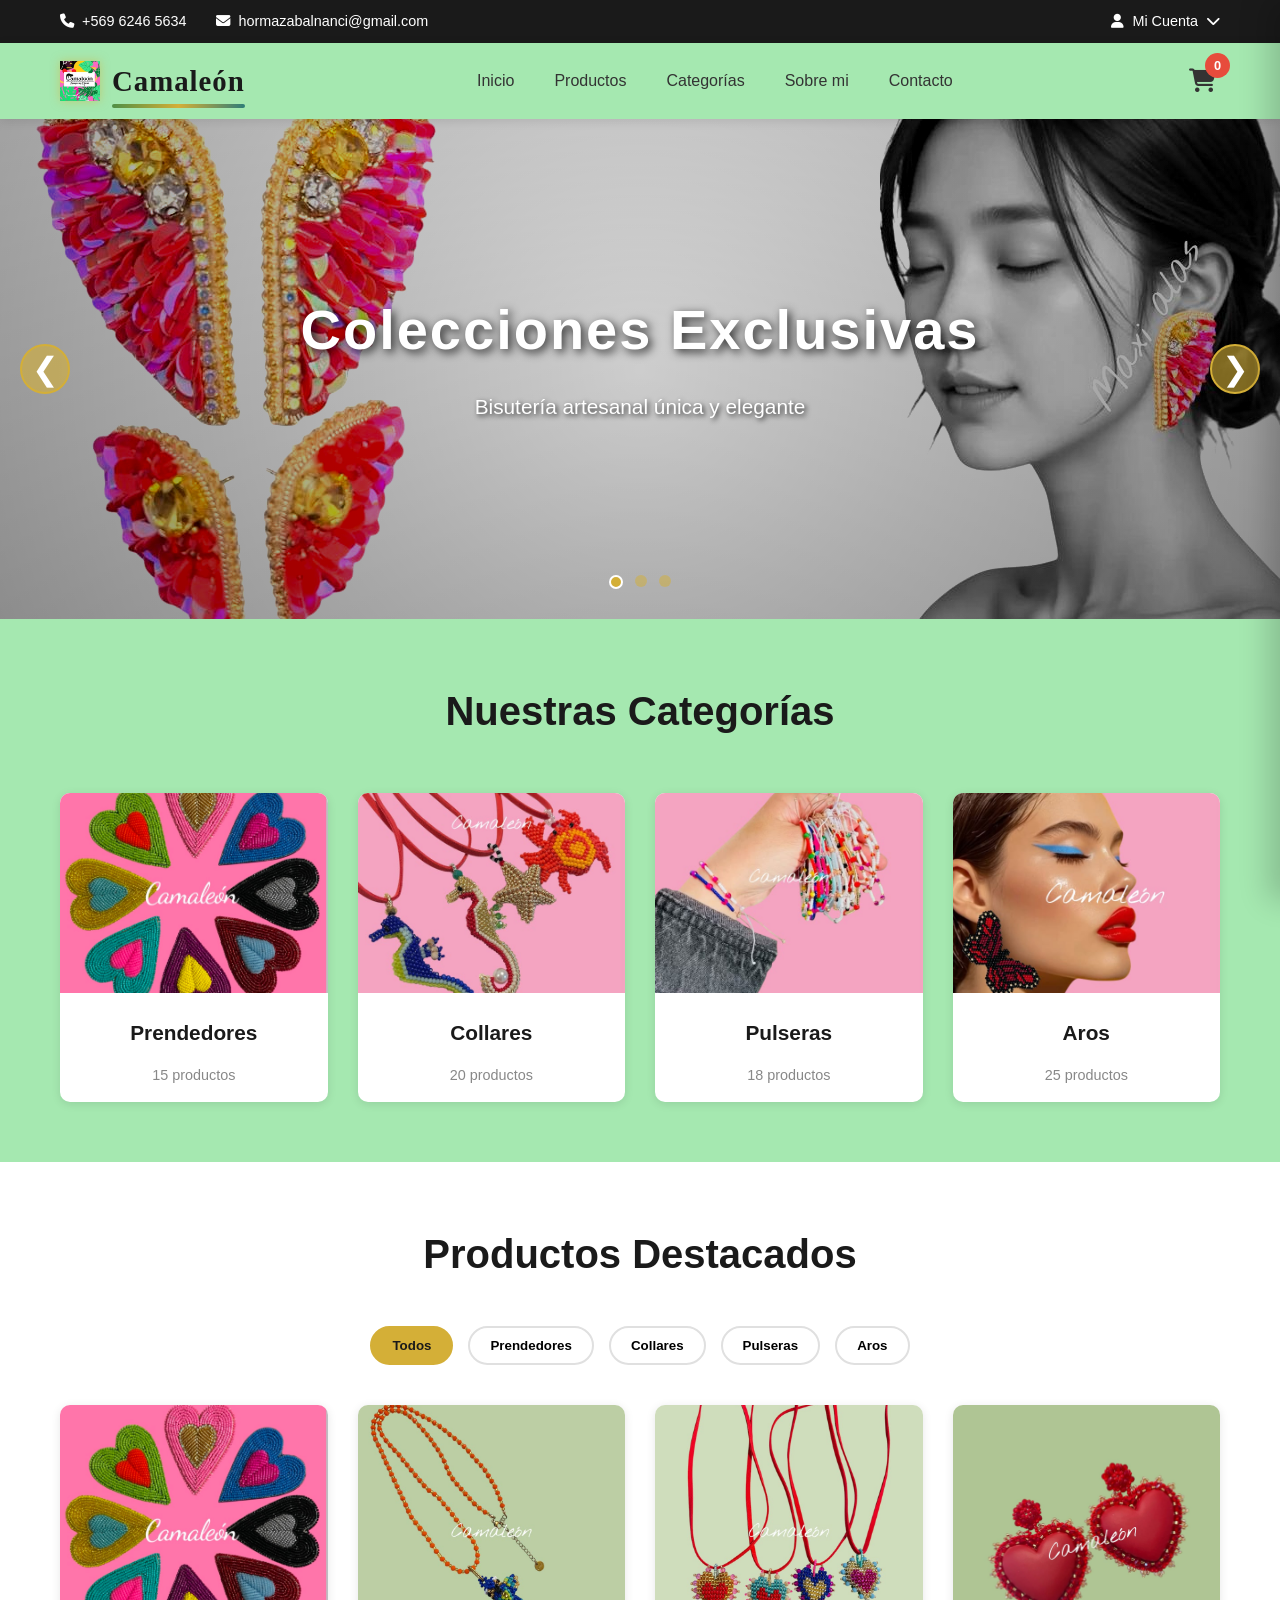
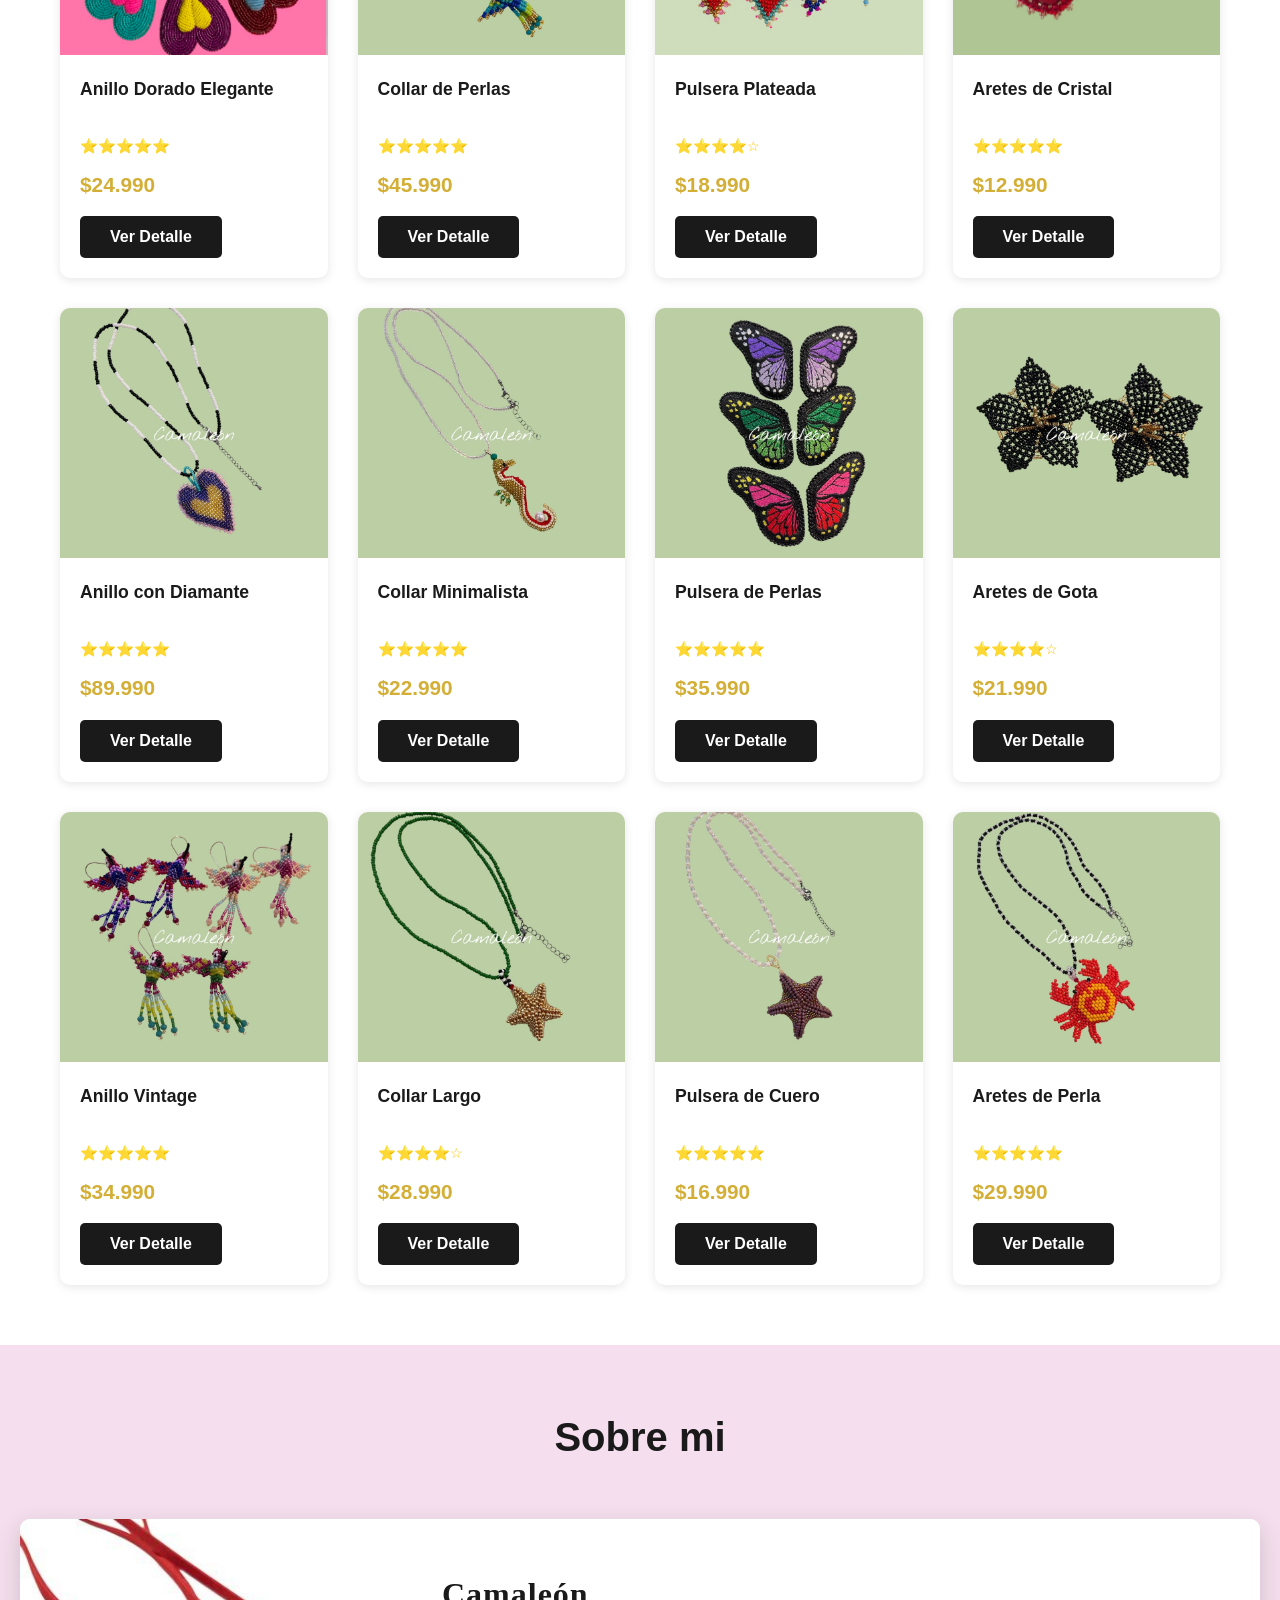
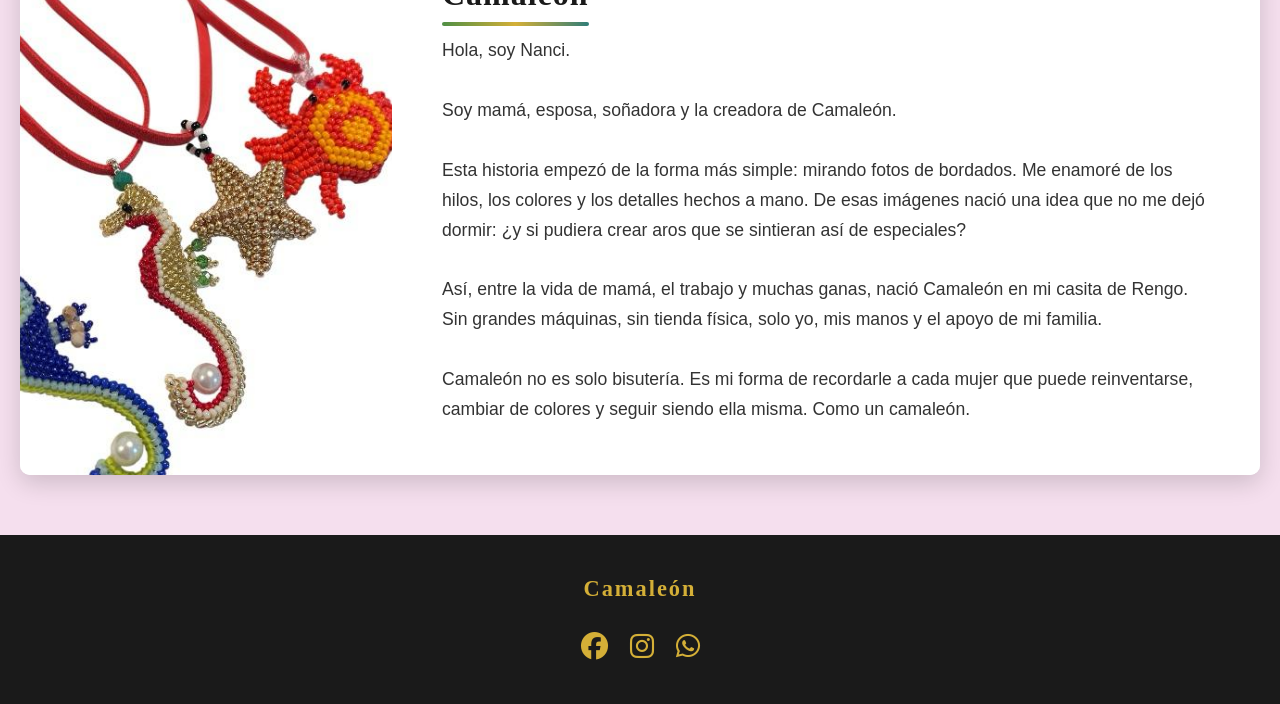
==== index.html @ a941d2e2 "Ajuste de sobre mi." ====
<!DOCTYPE html>
<html lang="es">
<head>
    <meta charset="UTF-8">
    <meta name="viewport" content="width=device-width, initial-scale=1.0">
    <title>Bisutería Online - Accesorios Premium</title>
    <link rel="stylesheet" href="style.css">
    <link rel="stylesheet" href="https://cdnjs.cloudflare.com/ajax/libs/font-awesome/6.4.0/css/all.min.css">
</head>
<body>
    <!-- HEADER -->
    <header class="header">
        <div class="header-top">
            <div class="container">
                <div class="header-info">
                    <span><i class="fas fa-phone"></i> +569 6246 5634</span>
                    <span><i class="fas fa-envelope"></i> hormazabalnanci@gmail.com</span>
                </div>
                <div class="header-links">
                    <div class="account-menu">
                        <button class="account-button" id="accountButton" type="button" aria-expanded="false" aria-controls="accountDropdown">
                            <i class="fas fa-user"></i> Mi Cuenta
                            <i class="fas fa-chevron-down"></i>
                        </button>
                        <div class="account-dropdown" id="accountDropdown">
                            <a href="admin.html"><i class="fas fa-screwdriver-wrench"></i> Panel admin</a>
                        </div>
                    </div>
                </div>
            </div>
        </div>

        <!-- NAVBAR -->
        <nav class="navbar">
            <div class="container">
                <div class="logo">
                    <img src="./images/logo-camaleon_v2.png" alt="Logo Camaleón" class="navbar-logo">
                    <h1>Camaleón</h1>
                </div>
                <button class="menu-toggle" id="menuToggle">
                    <i class="fas fa-bars"></i>
                </button>
                <ul class="nav-menu" id="navMenu">
                    <li><a href="#inicio">Inicio</a></li>
                    <li><a href="#productos">Productos</a></li>
                    <li><a href="#categorias">Categorías</a></li>
                    <li><a href="#sobre-mi">Sobre mi</a></li>
                    <li><a href="#contacto">Contacto</a></li>
                </ul>
                <button class="cart-icon" id="cartButton" type="button" aria-label="Abrir carrito" aria-expanded="false" aria-controls="cartDrawer">
                    <i class="fas fa-shopping-cart"></i>
                    <span class="cart-count" id="cartCount">0</span>
                </button>
            </div>
        </nav>
    </header>

    <!-- HERO SECTION CON CARRUSEL -->
    <section class="hero-carousel">
        <!-- Contenedor de imágenes -->
        <div class="carousel-container">
            <!-- Imágenes externas desde Pexels -->
            <!--
            <img src="https://images.pexels.com/photos/4155252/pexels-photo-4155252.jpeg?auto=compress&cs=tinysrgb&w=1600&h=900&fit=crop" alt="Bisutería dorada artesanal" class="carousel-slide active">
            <img src="https://images.pexels.com/photos/26570970/pexels-photo-26570970/free-photo-of-gold-jewellery-on-white-surface.jpeg?auto=compress&cs=tinysrgb&w=1600&h=900&fit=crop" alt="Collares dorados elegantes" class="carousel-slide">
            <img src="https://images.pexels.com/photos/8187058/pexels-photo-8187058.jpeg?auto=compress&cs=tinysrgb&w=1600&h=900&fit=crop" alt="Accesorios boho y bisutería" class="carousel-slide">
            -->
            
            <img src="./images/hero-1.png" alt="Bisutería dorada artesanal" class="carousel-slide active" data-content="hero1">
            <img src="./images/hero-2.png" alt="Collares dorados elegantes" class="carousel-slide" data-content="hero2">
            <img src="./images/hero-3.png" alt="Accesorios boho y bisutería" class="carousel-slide" data-content="hero3">
            
        </div>

        <!-- Overlay oscuro -->
        <div class="carousel-overlay"></div>

        <!-- Contenido del hero -->
        <div class="hero-content">
            <h1>Colecciones Exclusivas</h1>
            <p>Bisutería artesanal única y elegante</p>
        </div>

        <!-- Controles (opcional) -->
        <div class="carousel-controls">
            <button class="carousel-btn prev" onclick="previousSlide()">❮</button>
            <button class="carousel-btn next" onclick="nextSlide()">❯</button>
        </div>

        <!-- Indicadores de puntos -->
        <div class="carousel-dots">
            <span class="dot active" onclick="currentSlide(0)"></span>
            <span class="dot" onclick="currentSlide(1)"></span>
            <span class="dot" onclick="currentSlide(2)"></span>
        </div>
    </section>


    <!-- CATEGORÍAS -->
    <section class="categorias" id="categorias">
        <div class="container">
            <h2>Nuestras Categorías</h2>
            <div class="categorias-grid">
                <div class="categoria-card" data-categoria="anillos">
                    <img src="images/DobleCorazon.jpeg" alt="Anillos" data-content="categoria-anillos">
                    <h3>Prendedores</h3>
                    <p>15 productos</p>
                </div>
                <div class="categoria-card" data-categoria="collares">
                    <img src="images/FondoCollares.jpeg" alt="Collares" data-content="categoria-collares">
                    <h3>Collares</h3>
                    <p>20 productos</p>
                </div>
                <div class="categoria-card" data-categoria="pulseras">
                    <img src="images/FondoPulseras.jpeg" alt="Pulseras" data-content="categoria-pulseras">
                    <h3>Pulseras</h3>
                    <p>18 productos</p>
                </div>
                <div class="categoria-card" data-categoria="aretes">
                    <img src="images/FondoAros.jpeg" alt="Aretes" data-content="categoria-aretes">
                    <h3>Aros</h3>
                    <p>25 productos</p>
                </div>
            </div>
        </div>
    </section>

    <!-- PRODUCTOS -->
    <section class="productos" id="productos">
        <div class="container">
            <h2>Productos Destacados</h2>
            
            <div class="filtros">
                <button class="filtro-btn active" data-filtro="todos">Todos</button>
                <button class="filtro-btn" data-filtro="anillos">Prendedores</button>
                <button class="filtro-btn" data-filtro="collares">Collares</button>
                <button class="filtro-btn" data-filtro="pulseras">Pulseras</button>
                <button class="filtro-btn" data-filtro="aretes">Aros</button>
            </div>

            <div class="productos-grid" id="productosGrid">
                <!-- Los productos se cargan con JavaScript -->
            </div>
        </div>
    </section>

    <!-- SOBRE MI -->
    <section class="sobre-mi" id="sobre-mi">
        <div class="sobre-mi-container">
            <h2>Sobre mi</h2>
            <div class="sobre-mi-card">
                <div class="sobre-mi-imagen">
                    <img src="images/sobre-mi.png" alt="Camaleón bisutería artesanal" data-content="sobreMiImagen">
                </div>
                <div class="sobre-mi-texto">
                    <h3 data-content="sobreMiTitulo">Camaleón</h3>
                    <p data-content="sobreMiTexto">Hola, soy Nanci. Soy mamá, esposa, soñadora y la creadora de Camaleón. Esta historia empezó de la forma más simple: mirando fotos de bordados. Me enamoré de los hilos, los colores y los detalles hechos a mano. De esas imágenes nació una idea que no me dejó dormir: ¿y si pudiera crear aros que se sintieran así de especiales? Así, entre la vida de mamá, el trabajo y muchas ganas, nació Camaleón en mi casita de Rengo. Sin grandes máquinas, sin tienda física, solo yo, mis manos y el apoyo de mi familia. Camaleón no es solo bisutería. Es mi forma de recordarle a cada mujer que puede reinventarse, cambiar de colores y seguir siendo ella misma. Como un camaleón.</p>
                </div>
            </div>
        </div>
    </section>

    <!-- FOOTER -->
    <footer class="footer" id="contacto">
        <div class="container">
            <div class="footer-content">
                <div class="footer-section">
                    <h3>Camaleón</h3>
                    <div class="social-links">
                        <a href="#" aria-label="Facebook de Camaleón"><i class="fab fa-facebook"></i></a>
                        <a href="#" aria-label="Instagram de Camaleón"><i class="fab fa-instagram"></i></a>
                        <a href="https://wa.me/56962465634" target="_blank" rel="noopener" aria-label="WhatsApp de Camaleón"><i class="fab fa-whatsapp"></i></a>
                    </div>
                </div>
            </div>
        </div>
    </footer>

    <!-- MODAL PRODUCTO -->
    <div class="modal" id="modalProducto">
        <div class="modal-content">
            <span class="close-modal">&times;</span>
            <div class="modal-body">
                <img id="modalImg" src="" alt="Producto">
                <div class="modal-info">
                    <h2 id="modalNombre"></h2>
                    <p id="modalDescripcion"></p>
                    <p class="modal-precio" id="modalPrecio"></p>
                    <div class="cantidad-selector">
                        <button id="decrementar">-</button>
                        <input type="number" id="cantidad" value="1" min="1">
                        <button id="incrementar">+</button>
                    </div>
                    <button class="btn btn-primary" id="agregarCarrito">Agregar al Carrito</button>
                </div>
            </div>
        </div>
    </div>

    <!-- CARRITO -->
    <div class="cart-overlay" id="cartOverlay"></div>
    <aside class="cart-drawer" id="cartDrawer" aria-hidden="true">
        <div class="cart-header">
            <div>
                <h2>Carrito</h2>
                <p>Revisa tu pedido antes de enviarlo.</p>
            </div>
            <button class="cart-close" id="closeCart" type="button" aria-label="Cerrar carrito">
                <i class="fas fa-xmark"></i>
            </button>
        </div>

        <div class="cart-body" id="cartItems">
            <p class="cart-empty">Tu carrito está vacío.</p>
        </div>

        <div class="cart-footer">
            <div class="cart-total">
                <span>Total</span>
                <strong id="cartTotal">$0</strong>
            </div>
            <button class="btn btn-primary whatsapp-checkout" id="whatsappCheckout" type="button" disabled>
                <i class="fab fa-whatsapp"></i> Enviar pedido por WhatsApp
            </button>
            <button class="btn btn-secondary clear-cart" id="clearCart" type="button" disabled>
                Vaciar carrito
            </button>
        </div>
    </aside>

    <script src="script.js"></script>
</body>
</html>
---- style.css ----
* {
    margin: 0;
    padding: 0;
    box-sizing: border-box;
}

:root {
    --primary-color: #d4af37;
    --secondary-color: #1a1a1a;
    --accent-color: #e74c3c;
    --text-color: #333;
    --light-bg: #f9f9f9;
    --border-color: #e0e0e0;
}

body {
    font-family: 'Segoe UI', Tahoma, Geneva, Verdana, sans-serif;
    color: var(--text-color);
    line-height: 1.6;
    overflow-x: hidden;
}

[hidden] {
    display: none !important;
}

.container {
    max-width: 1200px;
    margin: 0 auto;
    padding: 0 20px;
}

/* HEADER */
.header-top {
    background-color: var(--secondary-color);
    color: white;
    padding: 10px 0;
    font-size: 0.9rem;
}

.header-top .container {
    display: flex;
    justify-content: space-between;
    align-items: center;
}

.header-info, .header-links {
    display: flex;
    gap: 30px;
}

.header-info span, .header-links a {
    color: white;
    text-decoration: none;
    display: flex;
    align-items: center;
    gap: 8px;
}

.header-links a:hover,
.account-button:hover {
    color: var(--primary-color);
}

.account-menu {
    position: relative;
}

.account-button {
    background: none;
    border: 0;
    color: white;
    cursor: pointer;
    display: flex;
    align-items: center;
    gap: 8px;
    font: inherit;
}

.account-dropdown {
    position: absolute;
    top: calc(100% + 10px);
    right: 0;
    min-width: 180px;
    background: white;
    border: 1px solid var(--border-color);
    border-radius: 8px;
    box-shadow: 0 10px 24px rgba(0, 0, 0, 0.16);
    display: none;
    overflow: hidden;
    z-index: 200;
}

.account-dropdown.active {
    display: block;
}

.account-dropdown a {
    color: var(--secondary-color);
    padding: 12px 14px;
    gap: 10px;
    white-space: nowrap;
}

.account-dropdown a:hover {
    background: var(--light-bg);
    color: var(--primary-color);
}

/* NAVBAR */
.navbar {
    background-color: #A5E8B0;
    box-shadow: 0 2px 10px rgba(0, 0, 0, 0.1);
    padding: 15px 0;
    position: sticky;
    top: 0;
    z-index: 100;
}

.navbar .container {
    display: flex;
    justify-content: space-between;
    align-items: center;
}

.logo h1 {
    font-size: 1.8rem;
    color: var(--secondary-color);
    cursor: pointer;
    font-weight: 800;
    letter-spacing: 1px;
    position: relative;
    font-family: "Apple Chancery", "Brush Script MT", "Segoe Script", cursive;
}

.logo h1::after {
    content: "";
    position: absolute;
    left: 0;
    right: 0;
    bottom: -4px;
    height: 4px;
    border-radius: 999px;
    background: linear-gradient(90deg, #4f8f45, var(--primary-color), #2f7d78);
}

.nav-menu {
    display: flex;
    list-style: none;
    gap: 40px;
}

.nav-menu a {
    text-decoration: none;
    color: var(--text-color);
    font-weight: 500;
    transition: color 0.3s;
}

.nav-menu a:hover {
    color: var(--primary-color);
}

.cart-icon {
    position: relative;
    background: none;
    border: 0;
    font-size: 1.5rem;
    cursor: pointer;
    color: var(--text-color);
    padding: 4px;
}

.cart-count {
    position: absolute;
    top: -10px;
    right: -10px;
    background-color: var(--accent-color);
    color: white;
    border-radius: 50%;
    width: 25px;
    height: 25px;
    display: flex;
    align-items: center;
    justify-content: center;
    font-size: 0.8rem;
    font-weight: bold;
}

.cart-count.active {
    animation: cartPulse 0.35s ease;
}

@keyframes cartPulse {
    50% {
        transform: scale(1.15);
    }
}

.menu-toggle {
    display: none;
    background: none;
    border: none;
    font-size: 1.5rem;
    cursor: pointer;
}

/* HERO CAROUSEL */
.hero-carousel {
    position: relative;
    width: 100%;
    min-height: 500px;
    overflow: hidden;
    display: flex;
    align-items: center;
    justify-content: center;
}

/* Contenedor de imágenes */
.carousel-container {
    position: absolute;
    width: 100%;
    height: 100%;
    top: 0;
    left: 0;
}

/* Estilos de las imágenes */
.carousel-slide {
    position: absolute;
    width: 100%;
    height: 100%;
    object-fit: cover;
    opacity: 0;
    filter: brightness(1.08) contrast(1.08) saturate(1.12);
    transition: opacity 0.8s ease-in-out;
}

/* Imagen activa */
.carousel-slide.active {
    opacity: 1;
}

/* Overlay oscuro */
.carousel-overlay {
    position: absolute;
    width: 100%;
    height: 100%;
    background:
        linear-gradient(180deg, rgba(0, 0, 0, 0.12) 0%, rgba(0, 0, 0, 0.24) 100%),
        radial-gradient(circle at center, rgba(0, 0, 0, 0.02) 0%, rgba(0, 0, 0, 0.28) 100%);
    z-index: 2;
}

/* Contenido del hero */
.hero-content {
    position: relative;
    z-index: 3;
    text-align: center;
    color: white;
    animation: fadeInContent 1s ease-in;
}

.hero-content h1 {
    font-size: 3.5rem;
    margin-bottom: 15px;
    text-shadow: 3px 3px 10px rgba(0, 0, 0, 0.8);
    font-weight: bold;
    letter-spacing: 2px;
}

.hero-content p {
    font-size: 1.3rem;
    margin-bottom: 30px;
    text-shadow: 2px 2px 5px rgba(0, 0, 0, 0.8);
}

/* Animación de entrada */
@keyframes fadeInContent {
    from {
        opacity: 0;
        transform: translateY(20px);
    }
    to {
        opacity: 1;
        transform: translateY(0);
    }
}

/* CONTROLES DEL CARRUSEL */
.carousel-controls {
    position: absolute;
    width: 100%;
    height: 100%;
    display: flex;
    justify-content: space-between;
    align-items: center;
    z-index: 4;
    padding: 0 20px;
}

.carousel-btn {
    background: rgba(212, 175, 55, 0.6);
    border: 2px solid #d4af37;
    color: #fff;
    font-size: 2rem;
    width: 50px;
    height: 50px;
    border-radius: 50%;
    cursor: pointer;
    transition: all 0.3s ease;
    display: flex;
    align-items: center;
    justify-content: center;
}

.carousel-btn:hover {
    background: rgba(212, 175, 55, 0.9);
    transform: scale(1.1);
}

/* INDICADORES DE PUNTOS */
.carousel-dots {
    position: absolute;
    bottom: 30px;
    left: 50%;
    transform: translateX(-50%);
    display: flex;
    gap: 12px;
    z-index: 4;
}

.dot {
    width: 12px;
    height: 12px;
    border-radius: 50%;
    background: rgba(212, 175, 55, 0.5);
    cursor: pointer;
    transition: all 0.3s ease;
    border: 2px solid transparent;
}

.dot.active {
    background: #d4af37;
    width: 14px;
    height: 14px;
    border: 2px solid white;
}

.dot:hover {
    background: rgba(212, 175, 55, 0.8);
}

/* RESPONSIVE */
@media (max-width: 768px) {
    .hero-carousel {
        min-height: 350px;
    }

    .hero-content h1 {
        font-size: 2rem;
    }

    .hero-content p {
        font-size: 1rem;
    }

    .carousel-btn {
        width: 40px;
        height: 40px;
        font-size: 1.5rem;
    }

    .carousel-dots {
        bottom: 20px;
        gap: 8px;
    }

    .dot {
        width: 10px;
        height: 10px;
    }
}

@media (max-width: 480px) {
    .carousel-btn {
        display: none; /* Ocultar botones en móvil */
    }

    .hero-content h1 {
        font-size: 1.5rem;
    }

    .hero-content p {
        font-size: 0.9rem;
    }
}


/* HERO SECTION - Con imagen optimizada */
.hero {
    background: /*linear-gradient(135deg, rgba(212, 175, 55, 0.25) 0%, rgba(26, 26, 26, 0.25) 100%), */
                url('images/logo-camaleon_v4.png') center/cover no-repeat;
    background-attachment: fixed;
    color: white;
    padding: 150px 20px;
    text-align: center;
    min-height: 500px;
    display: flex;
    align-items: center;
    justify-content: center;
    position: relative;
}

.hero-content {
    position: relative;
    z-index: 2;
}

.hero h1 {
    font-size: 3.5rem;
    margin-bottom: 15px;
    text-shadow: 3px 3px 10px rgba(0, 0, 0, 0.8);
    font-weight: bold;
    letter-spacing: 2px;
}

.hero p {
    font-size: 1.3rem;
    margin-bottom: 30px;
    text-shadow: 2px 2px 5px rgba(0, 0, 0, 0.8);
}


/* LOGO */
.logo {
    display: flex;
    align-items: center;
    gap: 12px;
    font-size: 18px;
    font-weight: bold;
    color: #d4af37;
    letter-spacing: 2px;
}

/* Estilo del logo imagen */
.navbar-logo {
    width: 40px;
    height: 40px;
    object-fit: contain;
    filter: drop-shadow(0 0 5px rgba(212, 175, 55, 0.5));
    transition: transform 0.3s ease;
}

/* Efecto hover en el logo */
.navbar-logo:hover {
    transform: scale(1.1) rotate(5deg);
}


.hero-content h2 {
    font-size: 3rem;
    margin-bottom: 20px;
    animation: slideIn 0.8s ease-out;
}

.hero-content p {
    font-size: 1.3rem;
    margin-bottom: 30px;
    animation: slideIn 0.8s ease-out 0.2s backwards;
}

@keyframes slideIn {
    from {
        opacity: 0;
        transform: translateY(20px);
    }
    to {
        opacity: 1;
        transform: translateY(0);
    }
}

/* BOTONES */
.btn {
    padding: 12px 30px;
    border: none;
    border-radius: 5px;
    cursor: pointer;
    font-size: 1rem;
    font-weight: 600;
    transition: all 0.3s ease;
}

.btn-primary {
    background-color: var(--primary-color);
    color: var(--secondary-color);
}

.btn-primary:hover {
    background-color: #c9a227;
    transform: translateY(-2px);
    box-shadow: 0 5px 15px rgba(212, 175, 55, 0.4);
}

.btn-secondary {
    background-color: var(--secondary-color);
    color: white;
}

.btn-secondary:hover {
    background-color: #333;
    box-shadow: 0 5px 15px rgba(26, 26, 26, 0.4);
}

/* CATEGORÍAS */
.categorias {
    padding: 60px 20px;
    background-color: #A5E8B0;
}

.categorias h2 {
    text-align: center;
    font-size: 2.5rem;
    margin-bottom: 50px;
    color: var(--secondary-color);
}

.categorias-grid {
    display: grid;
    grid-template-columns: repeat(auto-fit, minmax(200px, 1fr));
    gap: 30px;
}

.categoria-card {
    background: white;
    border-radius: 10px;
    overflow: hidden;
    cursor: pointer;
    transition: transform 0.3s, box-shadow 0.3s;
    box-shadow: 0 2px 10px rgba(0, 0, 0, 0.1);
}

.categoria-card:hover {
    transform: translateY(-10px);
    box-shadow: 0 8px 20px rgba(0, 0, 0, 0.15);
}

.categoria-card img {
    width: 100%;
    height: 200px;
    object-fit: cover;
}

.categoria-card h3 {
    padding: 15px;
    text-align: center;
    color: var(--secondary-color);
    font-size: 1.3rem;
}

.categoria-card p {
    text-align: center;
    color: #888;
    padding-bottom: 15px;
    font-size: 0.9rem;
}

/* PRODUCTOS */
.productos {
    padding: 60px 20px;
}

.productos h2 {
    text-align: center;
    font-size: 2.5rem;
    margin-bottom: 40px;
    color: var(--secondary-color);
}

.filtros {
    display: flex;
    justify-content: center;
    gap: 15px;
    margin-bottom: 40px;
    flex-wrap: wrap;
}

.filtro-btn {
    padding: 10px 20px;
    border: 2px solid var(--border-color);
    background: white;
    border-radius: 25px;
    cursor: pointer;
    transition: all 0.3s;
    font-weight: 600;
}

.filtro-btn.active,
.filtro-btn:hover {
    background-color: var(--primary-color);
    border-color: var(--primary-color);
    color: var(--secondary-color);
}

.productos-grid {
    display: grid;
    grid-template-columns: repeat(auto-fill, minmax(250px, 1fr));
    gap: 30px;
    min-height: 360px;
}

.productos-empty {
    align-items: center;
    background:
        linear-gradient(135deg, rgba(255, 255, 255, 0.96), rgba(248, 248, 248, 0.96)),
        radial-gradient(circle at top left, rgba(212, 175, 55, 0.18), transparent 34%);
    border: 1px solid rgba(212, 175, 55, 0.35);
    border-radius: 10px;
    box-shadow: 0 12px 30px rgba(26, 26, 26, 0.08);
    color: var(--secondary-color);
    display: flex;
    flex-direction: column;
    gap: 16px;
    grid-column: 1 / -1;
    justify-content: center;
    min-height: 330px;
    padding: 42px 28px;
    text-align: center;
}

.productos-empty-icons {
    align-items: center;
    display: flex;
    gap: 14px;
    justify-content: center;
}

.productos-empty-icons i {
    align-items: center;
    background: var(--primary-color);
    border-radius: 50%;
    box-shadow: 0 8px 18px rgba(212, 175, 55, 0.24);
    color: var(--secondary-color);
    display: flex;
    font-size: 1.25rem;
    height: 52px;
    justify-content: center;
    width: 52px;
}

.productos-empty-icons i:nth-child(2) {
    background: #A5E8B0;
}

.productos-empty-icons i:nth-child(3) {
    background: #f4f4f4;
    border: 1px solid var(--border-color);
}

.productos-empty h3 {
    font-size: 1.75rem;
    line-height: 1.25;
    margin: 0;
}

.productos-empty p {
    color: #555;
    font-size: 1.05rem;
    line-height: 1.7;
    margin: 0;
    max-width: 760px;
}

.producto-card {
    background: white;
    border-radius: 10px;
    overflow: hidden;
    box-shadow: 0 2px 10px rgba(0, 0, 0, 0.1);
    transition: transform 0.3s, box-shadow 0.3s;
    cursor: pointer;
}

.producto-card:hover {
    transform: translateY(-10px);
    box-shadow: 0 8px 20px rgba(0, 0, 0, 0.15);
}

.producto-img {
    position: relative;
    overflow: hidden;
    height: 250px;
}

.producto-img img {
    width: 100%;
    height: 100%;
    object-fit: cover;
    transition: transform 0.3s;
}

.producto-card:hover .producto-img img {
    transform: scale(1.1);
}

.badge {
    position: absolute;
    top: 10px;
    right: 10px;
    background-color: var(--accent-color);
    color: white;
    padding: 5px 10px;
    border-radius: 5px;
    font-size: 0.8rem;
    font-weight: bold;
}

.producto-info {
    padding: 20px;
}

.producto-info h3 {
    font-size: 1.1rem;
    margin-bottom: 10px;
    color: var(--secondary-color);
    min-height: 50px;
}

.producto-precio {
    display: flex;
    gap: 10px;
    align-items: center;
    margin-bottom: 15px;
}

.precio-actual {
    font-size: 1.3rem;
    font-weight: bold;
    color: var(--primary-color);
}

.precio-original {
    text-decoration: line-through;
    color: #999;
    font-size: 0.9rem;
}

.estrellas {
    color: #ffc107;
    font-size: 0.9rem;
    margin-bottom: 10px;
}

/* SOBRE MI */
.sobre-mi {
    padding: 60px 20px;
    background-color: #F5DFEE;
}

.sobre-mi-container {
    width: 100%;
}

.sobre-mi h2 {
    text-align: center;
    font-size: 2.5rem;
    margin-bottom: 50px;
    color: var(--secondary-color);
}

.sobre-mi-card {
    display: grid;
    grid-template-columns: 30% 70%;
    width: 100%;
    margin: 0 auto;
    border-radius: 10px;
    overflow: hidden;
    box-shadow: 0 8px 24px rgba(0, 0, 0, 0.16);
    background: white;
}

.sobre-mi-imagen {
    width: 100%;
    height: 100%;
    min-height: 360px;
}

.sobre-mi-imagen img {
    width: 100%;
    height: 100%;
    display: block;
    object-fit: cover;
}

.sobre-mi-texto {
    display: flex;
    flex-direction: column;
    justify-content: center;
    background: white;
    color: var(--text-color);
    padding: 50px;
}

.sobre-mi-texto h3 {
    color: var(--secondary-color);
    font-size: 2rem;
    margin-bottom: 16px;
    font-weight: 800;
    letter-spacing: 1px;
    position: relative;
    width: fit-content;
    font-family: "Apple Chancery", "Brush Script MT", "Segoe Script", cursive;
}

.sobre-mi-texto h3::after {
    content: "";
    position: absolute;
    left: 0;
    right: 0;
    bottom: -6px;
    height: 4px;
    border-radius: 999px;
    background: linear-gradient(90deg, #4f8f45, var(--primary-color), #2f7d78);
}

.sobre-mi-texto p {
    font-size: 1.1rem;
    line-height: 1.7;
    white-space: pre-line;
}

/* FOOTER */
.footer {
    background-color: var(--secondary-color);
    color: white;
    padding: 36px 20px;
}

.footer-content {
    display: flex;
    justify-content: center;
    text-align: center;
}

.footer-section h3 {
    color: var(--primary-color);
    margin-bottom: 18px;
    font-size: 1.4rem;
    letter-spacing: 2px;
    font-family: "Apple Chancery", "Brush Script MT", "Segoe Script", cursive;
}

.social-links {
    display: flex;
    justify-content: center;
    gap: 22px;
    font-size: 1.7rem;
}

.social-links a {
    color: var(--primary-color);
    text-decoration: none;
    transition: color 0.3s, transform 0.3s;
}

.social-links a:hover {
    color: white;
    transform: scale(1.2);
}

/* MODAL */
.modal {
    display: none;
    position: fixed;
    z-index: 1000;
    left: 0;
    top: 0;
    width: 100%;
    height: 100%;
    background-color: rgba(0, 0, 0, 0.5);
    animation: fadeIn 0.3s;
}

@keyframes fadeIn {
    from { opacity: 0; }
    to { opacity: 1; }
}

.modal-content {
    background-color: white;
    margin: 5% auto;
    padding: 30px;
    border-radius: 10px;
    width: 90%;
    max-width: 700px;
    box-shadow: 0 4px 20px rgba(0, 0, 0, 0.3);
    animation: slideUp 0.3s;
}

@keyframes slideUp {
    from {
        transform: translateY(50px);
        opacity: 0;
    }
    to {
        transform: translateY(0);
        opacity: 1;
    }
}

.close-modal {
    color: #aaa;
    float: right;
    font-size: 28px;
    font-weight: bold;
    cursor: pointer;
    transition: color 0.3s;
}

.close-modal:hover,
.close-modal:focus {
    color: #000;
}

.modal-body {
    display: grid;
    grid-template-columns: 1fr 1fr;
    gap: 30px;
    margin-top: 20px;
}

.modal-body img {
    width: 100%;
    border-radius: 10px;
}

.modal-info h2 {
    color: var(--secondary-color);
    margin-bottom: 15px;
}

.modal-info p {
    color: #666;
    margin-bottom: 10px;
    line-height: 1.6;
}

.modal-precio {
    font-size: 1.8rem;
    color: var(--primary-color);
    font-weight: bold;
    margin: 20px 0;
}

.cantidad-selector {
    display: flex;
    gap: 10px;
    margin: 20px 0;
    align-items: center;
}

.cantidad-selector button {
    width: 40px;
    height: 40px;
    border: 1px solid var(--border-color);
    background: white;
    cursor: pointer;
    border-radius: 5px;
    font-size: 1.2rem;
    transition: all 0.3s;
}

.cantidad-selector button:hover {
    background-color: var(--primary-color);
    color: var(--secondary-color);
}

.cantidad-selector input {
    width: 60px;
    padding: 10px;
    border: 1px solid var(--border-color);
    border-radius: 5px;
    text-align: center;
}

#agregarCarrito {
    width: 100%;
    margin-top: 20px;
}

/* CARRITO */
.cart-overlay {
    background: rgba(0, 0, 0, 0.45);
    inset: 0;
    opacity: 0;
    pointer-events: none;
    position: fixed;
    transition: opacity 0.25s ease;
    z-index: 1000;
}

.cart-overlay.active {
    opacity: 1;
    pointer-events: auto;
}

.cart-drawer {
    background: white;
    box-shadow: -12px 0 28px rgba(0, 0, 0, 0.18);
    display: grid;
    grid-template-rows: auto 1fr auto;
    height: 100vh;
    max-width: 420px;
    position: fixed;
    right: 0;
    top: 0;
    transform: translateX(100%);
    transition: transform 0.25s ease;
    width: min(100%, 420px);
    z-index: 1001;
}

.cart-drawer.active {
    transform: translateX(0);
}

.cart-header {
    align-items: flex-start;
    border-bottom: 1px solid var(--border-color);
    display: flex;
    gap: 16px;
    justify-content: space-between;
    padding: 22px;
}

.cart-header h2 {
    color: var(--secondary-color);
    font-size: 1.5rem;
}

.cart-header p {
    color: #777;
    font-size: 0.9rem;
    margin-top: 2px;
}

.cart-close,
.remove-cart-item {
    align-items: center;
    background: var(--light-bg);
    border: 1px solid var(--border-color);
    border-radius: 6px;
    color: var(--secondary-color);
    cursor: pointer;
    display: flex;
    height: 38px;
    justify-content: center;
    width: 38px;
}

.cart-close:hover,
.remove-cart-item:hover {
    background: var(--secondary-color);
    color: white;
}

.cart-body {
    overflow-y: auto;
    padding: 18px;
}

.cart-empty {
    color: #777;
    padding: 28px 10px;
    text-align: center;
}

.cart-item {
    display: grid;
    grid-template-columns: 82px 1fr auto;
    gap: 12px;
    padding: 14px 0;
    border-bottom: 1px solid var(--border-color);
}

.cart-item img {
    border-radius: 8px;
    height: 82px;
    object-fit: cover;
    width: 82px;
}

.cart-item-info h3 {
    color: var(--secondary-color);
    font-size: 0.98rem;
    line-height: 1.25;
    margin-bottom: 4px;
}

.cart-item-info span,
.cart-item-info strong {
    display: block;
}

.cart-item-info span {
    color: #777;
    font-size: 0.86rem;
}

.cart-item-info strong {
    color: var(--primary-color);
    margin-top: 3px;
}

.cart-quantity {
    align-items: center;
    display: flex;
    gap: 8px;
    margin-top: 10px;
}

.cart-quantity button {
    align-items: center;
    background: white;
    border: 1px solid var(--border-color);
    border-radius: 6px;
    color: var(--secondary-color);
    cursor: pointer;
    display: flex;
    height: 30px;
    justify-content: center;
    width: 30px;
}

.cart-quantity button:hover {
    background: var(--primary-color);
    border-color: var(--primary-color);
}

.cart-quantity span {
    color: var(--secondary-color);
    font-weight: 800;
    min-width: 24px;
    text-align: center;
}

.cart-footer {
    border-top: 1px solid var(--border-color);
    display: grid;
    gap: 12px;
    padding: 18px;
}

.cart-total {
    align-items: center;
    display: flex;
    justify-content: space-between;
}

.cart-total span {
    color: #666;
    font-weight: 700;
}

.cart-total strong {
    color: var(--secondary-color);
    font-size: 1.35rem;
}

.whatsapp-checkout {
    align-items: center;
    display: flex;
    gap: 8px;
    justify-content: center;
    width: 100%;
}

.whatsapp-checkout:not(:disabled) {
    background: #25d366;
    color: white;
}

.whatsapp-checkout:not(:disabled):hover {
    background: #1eb75a;
}

.whatsapp-checkout:disabled,
.clear-cart:disabled {
    cursor: not-allowed;
    opacity: 0.55;
}

.clear-cart {
    width: 100%;
}

/* ADMIN */
.admin-page {
    background: var(--light-bg);
    min-height: 100vh;
}

.admin-main {
    padding: 40px 20px 70px;
}

.admin-login {
    align-items: center;
    display: flex;
    justify-content: center;
    min-height: calc(100vh - 138px);
    padding: 40px 20px;
}

.login-card {
    background: white;
    border: 1px solid var(--border-color);
    border-radius: 8px;
    box-shadow: 0 12px 32px rgba(0, 0, 0, 0.12);
    max-width: 420px;
    padding: 28px;
    width: 100%;
}

.login-card-header {
    align-items: center;
    display: flex;
    gap: 12px;
    margin-bottom: 22px;
}

.login-card-header i {
    align-items: center;
    background: var(--primary-color);
    border-radius: 8px;
    color: var(--secondary-color);
    display: flex;
    height: 42px;
    justify-content: center;
    width: 42px;
}

.login-card-header h2 {
    color: var(--secondary-color);
    font-size: 1.45rem;
}

.password-field {
    position: relative;
}

.password-field input {
    padding-right: 48px;
}

.password-toggle {
    align-items: center;
    background: none;
    border: 0;
    color: #666;
    cursor: pointer;
    display: flex;
    height: 100%;
    justify-content: center;
    position: absolute;
    right: 0;
    top: 0;
    width: 44px;
}

.password-toggle:hover {
    color: var(--secondary-color);
}

.login-error {
    color: var(--accent-color);
    font-size: 0.9rem;
    min-height: 1.3em;
}

.admin-logout {
    align-items: center;
    background: transparent;
    border: 0;
    color: white;
    cursor: pointer;
    display: flex;
    font: inherit;
    gap: 8px;
}

.admin-logout:hover {
    color: var(--primary-color);
}

.admin-title {
    margin-bottom: 28px;
}

.admin-title h2 {
    color: var(--secondary-color);
    font-size: 2.2rem;
    margin-bottom: 8px;
}

.admin-title p {
    color: #666;
}

.admin-layout {
    display: grid;
    grid-template-columns: 320px 1fr;
    gap: 24px;
    align-items: start;
}

.admin-panel,
.admin-preview {
    background: white;
    border: 1px solid var(--border-color);
    border-radius: 8px;
    box-shadow: 0 2px 12px rgba(0, 0, 0, 0.06);
}

.admin-panel {
    padding: 22px;
}

.admin-preview {
    overflow: hidden;
}

.admin-tabs {
    display: flex;
    gap: 8px;
    flex-wrap: wrap;
    margin-bottom: 20px;
}

.admin-tab {
    border: 1px solid var(--border-color);
    background: white;
    border-radius: 6px;
    cursor: pointer;
    padding: 9px 12px;
    font-weight: 700;
}

.admin-tab.active,
.admin-tab:hover {
    background: var(--primary-color);
    border-color: var(--primary-color);
    color: var(--secondary-color);
}

.admin-section {
    display: none;
}

.admin-section.active {
    display: block;
}

.admin-form {
    display: grid;
    gap: 14px;
}

.admin-edit-status {
    align-items: center;
    background: var(--light-bg);
    border: 1px solid var(--border-color);
    border-radius: 8px;
    color: var(--secondary-color);
    display: flex;
    font-weight: 800;
    gap: 10px;
    margin-bottom: 16px;
    padding: 12px 14px;
}

.admin-edit-status i {
    color: var(--primary-color);
}

.admin-field {
    display: grid;
    gap: 6px;
}

.admin-field label {
    color: var(--secondary-color);
    font-weight: 700;
    font-size: 0.92rem;
}

.admin-field input,
.admin-field select,
.admin-field textarea {
    border: 1px solid var(--border-color);
    border-radius: 6px;
    color: var(--text-color);
    font: inherit;
    padding: 10px 12px;
    width: 100%;
}

.admin-field textarea {
    min-height: 110px;
    resize: vertical;
}

.admin-actions {
    display: flex;
    gap: 10px;
    flex-wrap: wrap;
    margin-top: 6px;
}

.admin-list {
    border-top: 1px solid var(--border-color);
    margin-top: 20px;
    padding-top: 16px;
}

.admin-list h3 {
    font-size: 1rem;
    margin-bottom: 12px;
}

.admin-product {
    display: grid;
    grid-template-columns: 56px 1fr auto;
    gap: 10px;
    align-items: center;
    border: 1px solid var(--border-color);
    border-radius: 8px;
    padding: 8px;
    margin-bottom: 10px;
}

.admin-product.selected {
    border-color: var(--primary-color);
    box-shadow: 0 0 0 2px rgba(212, 175, 55, 0.2);
}

.admin-product img {
    width: 56px;
    height: 56px;
    object-fit: cover;
    border-radius: 6px;
}

.admin-product strong,
.admin-product span {
    display: block;
}

.admin-product span {
    color: #777;
    font-size: 0.85rem;
}

.admin-product-actions {
    display: flex;
    gap: 6px;
}

.icon-button {
    align-items: center;
    background: var(--secondary-color);
    border: 0;
    border-radius: 6px;
    color: white;
    cursor: pointer;
    display: inline-flex;
    height: 36px;
    justify-content: center;
    width: 36px;
}

.icon-button:hover {
    background: #333;
}

.admin-preview-header {
    align-items: center;
    border-bottom: 1px solid var(--border-color);
    display: flex;
    gap: 12px;
    justify-content: space-between;
    padding: 16px 18px;
}

.admin-preview-header h3 {
    color: var(--secondary-color);
}

.admin-preview-header p {
    color: #777;
    font-size: 0.9rem;
    margin-top: 2px;
}

.admin-preview-grid {
    display: grid;
    grid-template-columns: repeat(auto-fill, minmax(190px, 1fr));
    gap: 18px;
    padding: 18px;
}

.admin-preview-card {
    background: white;
    border: 1px solid var(--border-color);
    border-radius: 8px;
    cursor: pointer;
    overflow: hidden;
    position: relative;
    transition: border-color 0.2s ease, box-shadow 0.2s ease, transform 0.2s ease;
}

.admin-preview-card:hover,
.admin-preview-card:focus {
    border-color: var(--primary-color);
    box-shadow: 0 10px 24px rgba(0, 0, 0, 0.12);
    outline: none;
    transform: translateY(-3px);
}

.admin-preview-card.selected {
    border-color: var(--primary-color);
    box-shadow: 0 0 0 3px rgba(212, 175, 55, 0.26), 0 10px 24px rgba(0, 0, 0, 0.12);
}

.admin-preview-card.selected::after {
    align-items: center;
    background: var(--primary-color);
    border-radius: 999px;
    color: var(--secondary-color);
    content: "\f00c";
    display: flex;
    font-family: "Font Awesome 6 Free";
    font-size: 0.85rem;
    font-weight: 900;
    height: 28px;
    justify-content: center;
    position: absolute;
    right: 10px;
    top: 10px;
    width: 28px;
}

.admin-preview-card img {
    width: 100%;
    height: 170px;
    object-fit: cover;
}

.admin-preview-card div {
    padding: 12px;
}

.admin-preview-card strong,
.admin-preview-card span,
.admin-preview-card small {
    display: block;
}

.admin-preview-card span {
    color: var(--primary-color);
    font-weight: 800;
    margin-top: 6px;
}

.admin-preview-card small {
    color: #777;
    font-size: 0.82rem;
    margin-top: 4px;
}

.admin-note {
    color: #666;
    font-size: 0.9rem;
    margin-top: 12px;
}

/* RESPONSIVE */
@media (max-width: 768px) {
    .header-top {
        flex-direction: column;
        gap: 10px;
    }

    .header-info, .header-links {
        flex-direction: column;
        gap: 10px;
        font-size: 0.8rem;
    }

    .account-dropdown {
        left: 0;
        right: auto;
    }

    .menu-toggle {
        display: block;
    }

    .nav-menu {
        display: none;
        position: absolute;
        top: 60px;
        left: 0;
        width: 100%;
        flex-direction: column;
        gap: 0;
        background-color: white;
        box-shadow: 0 5px 10px rgba(0, 0, 0, 0.1);
        z-index: 99;
    }

    .nav-menu.active {
        display: flex;
    }

    .nav-menu li {
        border-bottom: 1px solid var(--border-color);
    }

    .nav-menu a {
        display: block;
        padding: 15px 20px;
    }

    .hero-content h2 {
        font-size: 2rem;
    }

    .hero-content p {
        font-size: 1rem;
    }

    .categorias-grid {
        grid-template-columns: repeat(2, 1fr);
    }

    .productos-grid {
        grid-template-columns: repeat(auto-fill, minmax(180px, 1fr));
    }

    .productos-empty {
        min-height: 300px;
        padding: 34px 20px;
    }

    .productos-empty h3 {
        font-size: 1.35rem;
    }

    .productos-empty p {
        font-size: 0.96rem;
    }

    .modal-body {
        grid-template-columns: 1fr;
    }

    .sobre-mi {
        padding: 50px 20px;
    }

    .sobre-mi-card {
        grid-template-columns: 1fr;
    }

    .sobre-mi-imagen {
        min-height: auto;
        aspect-ratio: 1 / 1;
    }

    .sobre-mi-texto {
        padding: 32px 24px;
    }

    .admin-layout {
        grid-template-columns: 1fr;
    }

    .admin-title h2 {
        font-size: 1.8rem;
    }
}

@media (max-width: 480px) {
    .logo h1 {
        font-size: 1.3rem;
    }

    .cart-icon {
        font-size: 1.2rem;
    }

    .hero-content h2 {
        font-size: 1.5rem;
    }

    .categorias h2, .productos h2, .sobre-mi h2 {
        font-size: 1.8rem;
    }

    .categorias-grid {
        grid-template-columns: 1fr;
    }

    .productos-grid {
        grid-template-columns: 1fr;
    }

    .filtros {
        flex-direction: column;
    }

    .filtro-btn {
        width: 100%;
    }
}
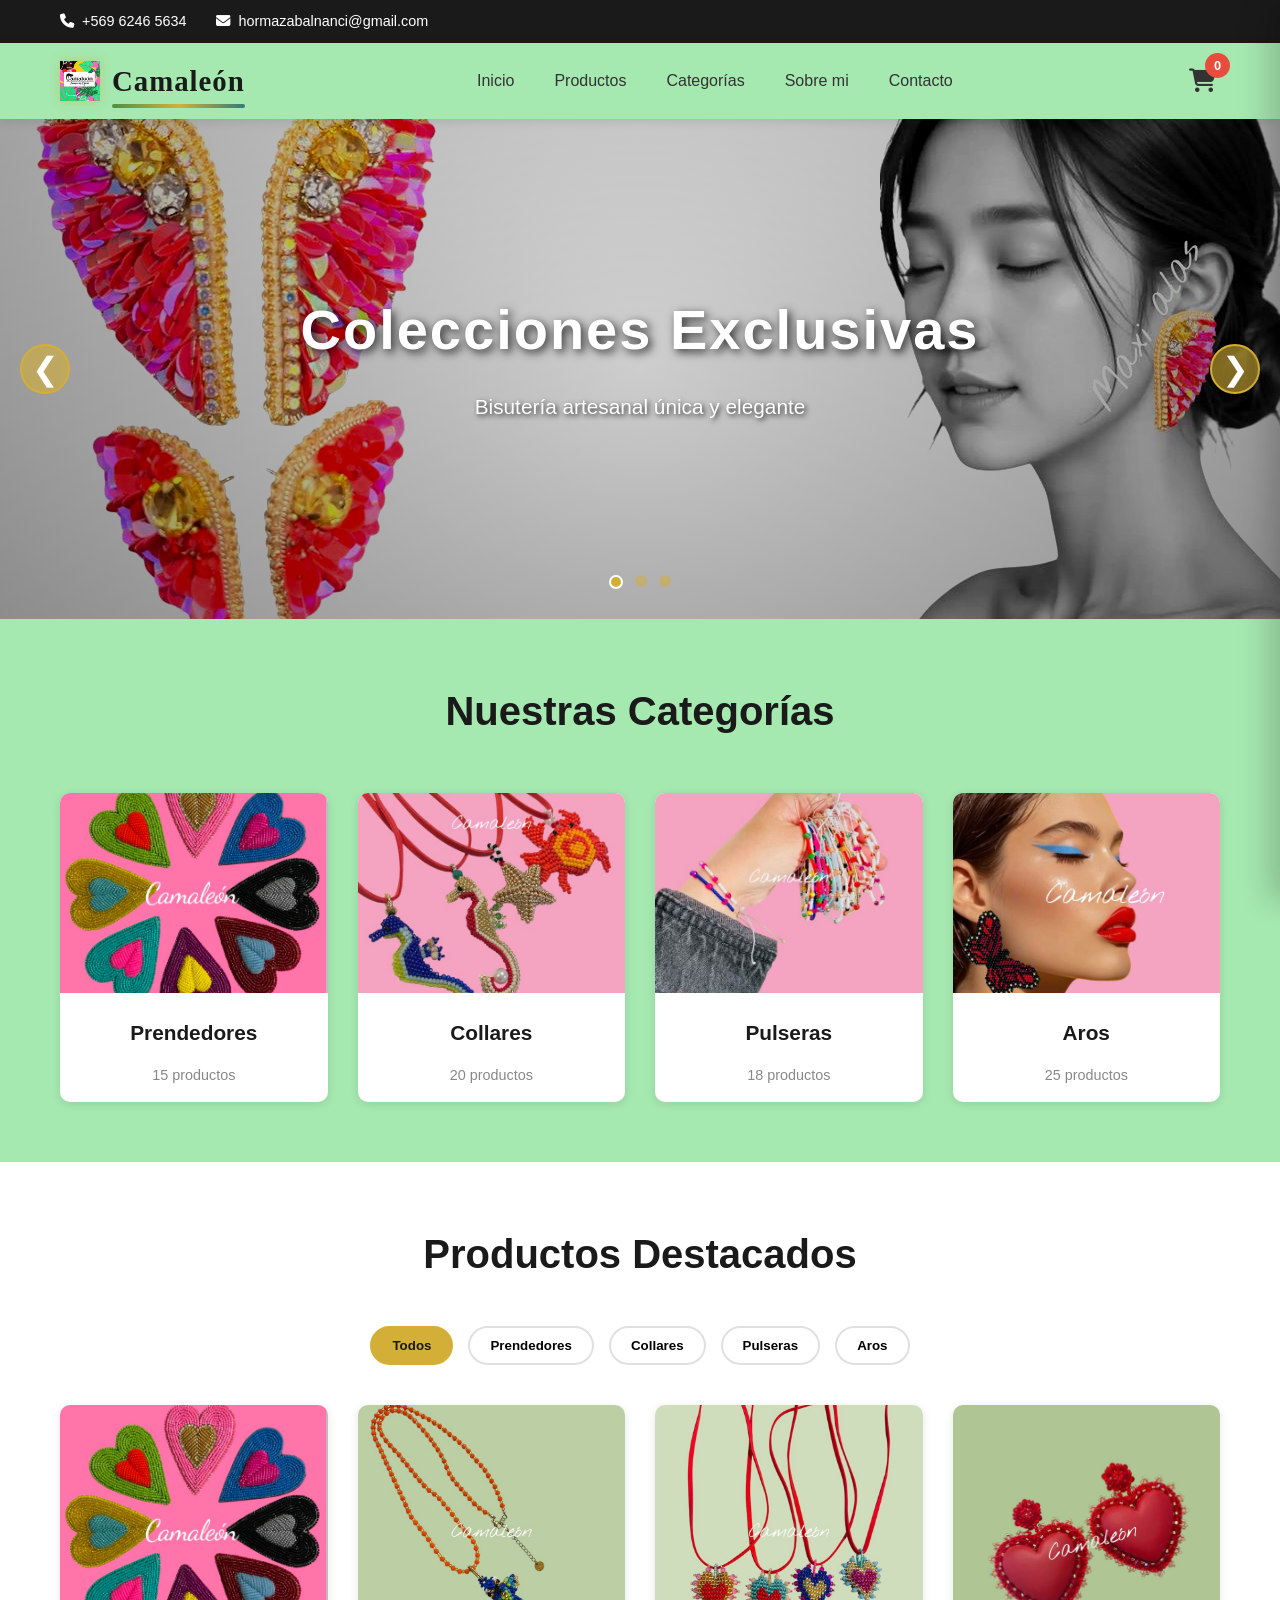
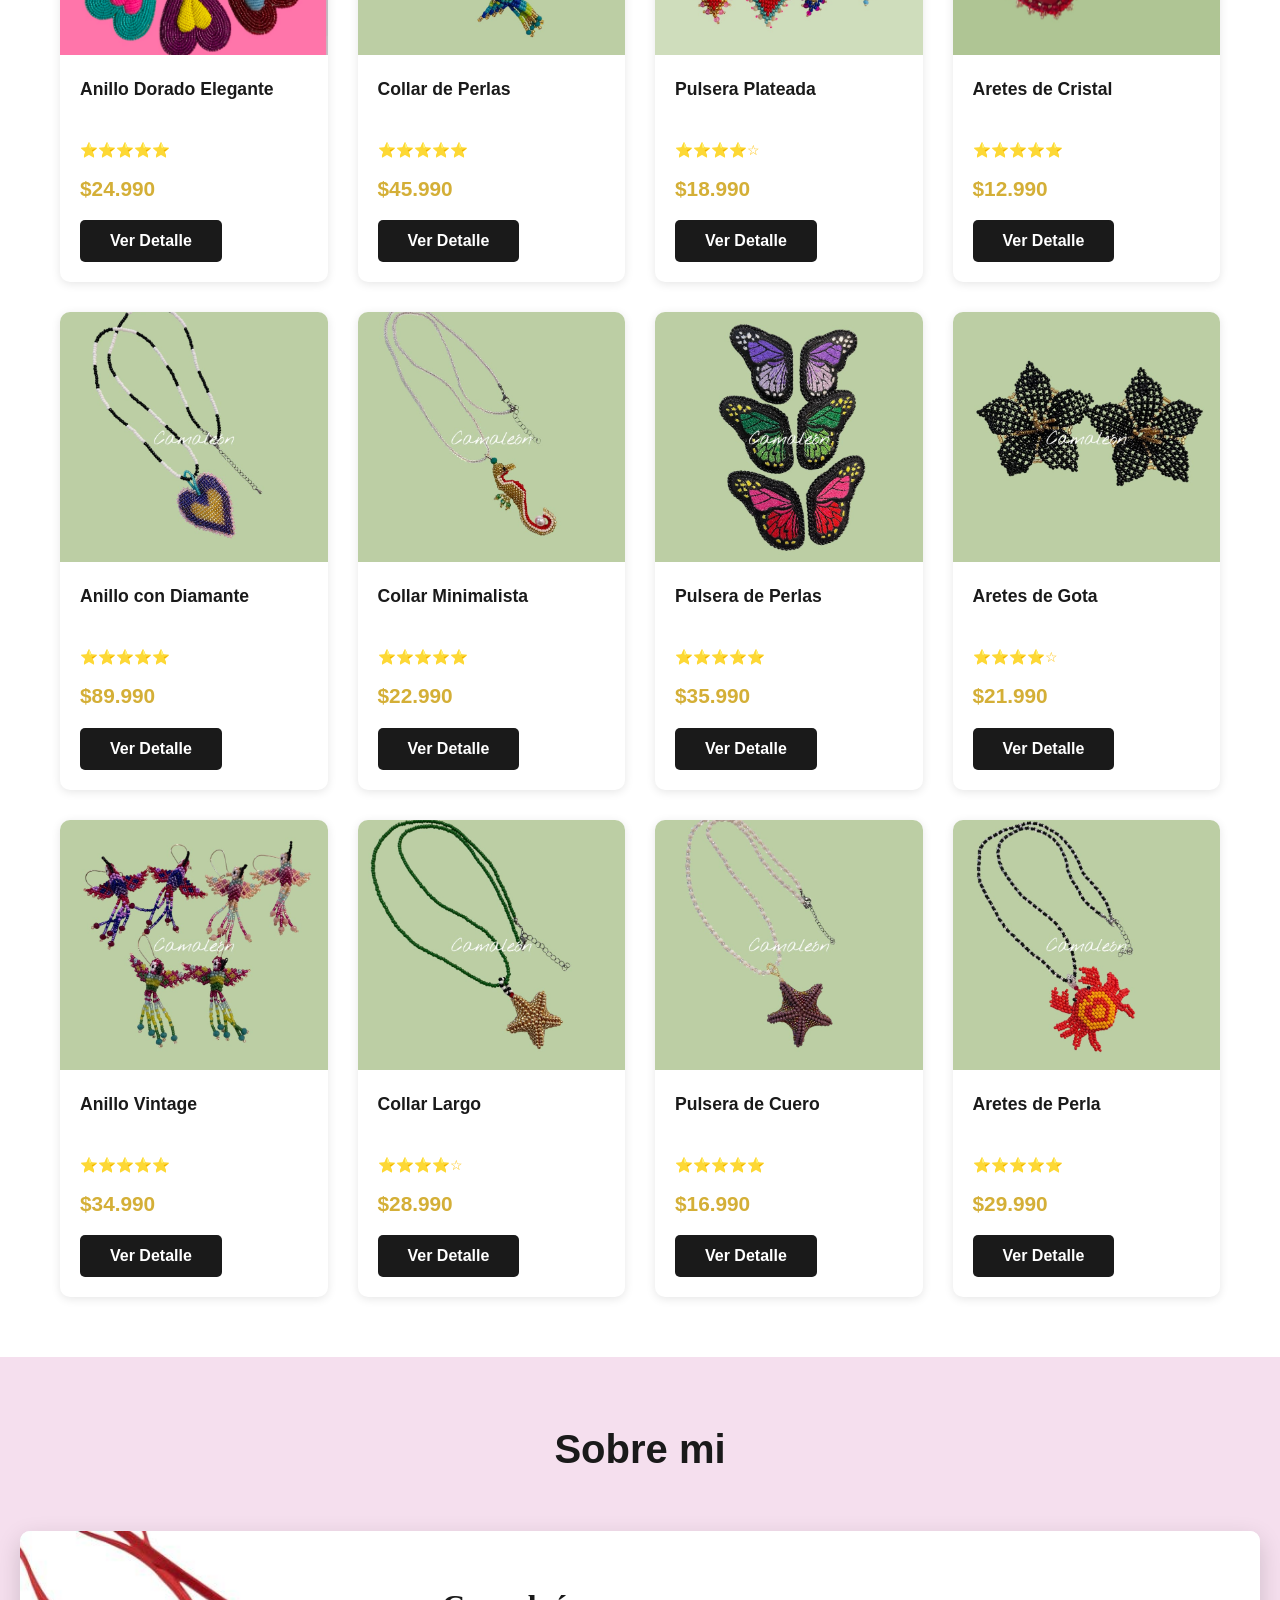
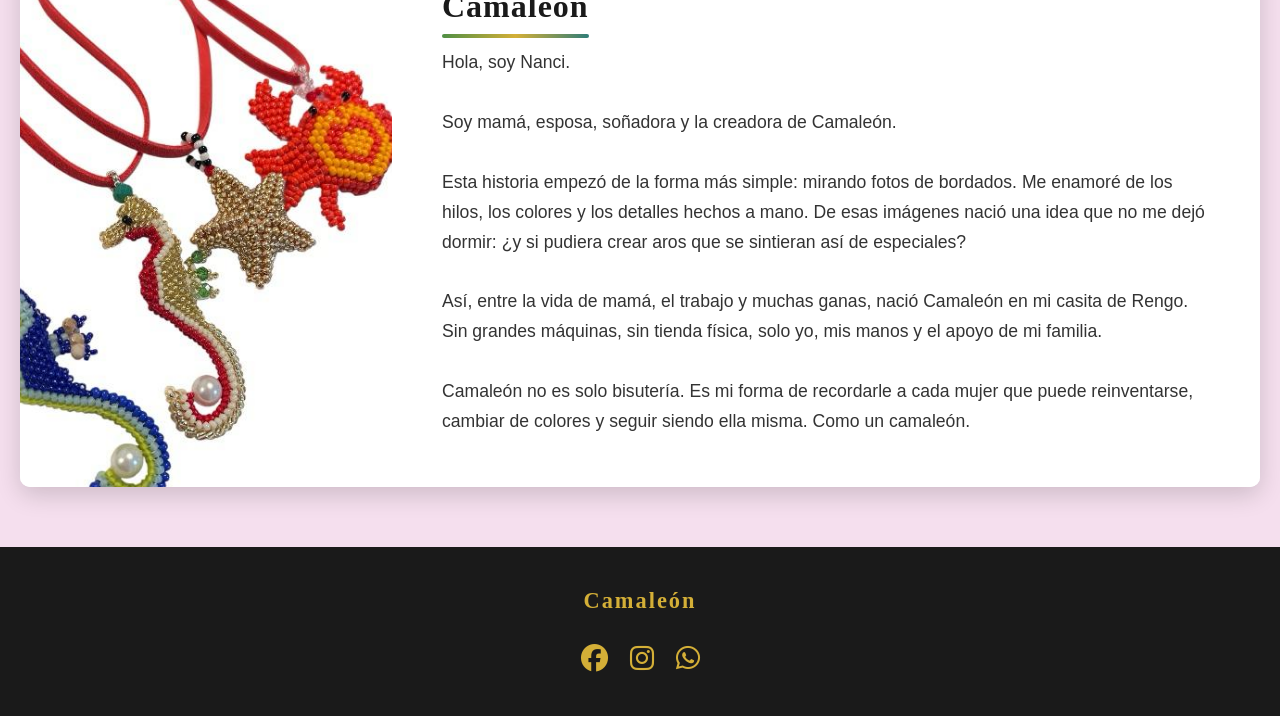
==== commit 85e26b7e: "Oculta admin y mejora responsive movil" ====
--- a/index.html
+++ b/index.html
@@ -16,17 +16,6 @@
                     <span><i class="fas fa-phone"></i> +569 6246 5634</span>
                     <span><i class="fas fa-envelope"></i> hormazabalnanci@gmail.com</span>
                 </div>
-                <div class="header-links">
-                    <div class="account-menu">
-                        <button class="account-button" id="accountButton" type="button" aria-expanded="false" aria-controls="accountDropdown">
-                            <i class="fas fa-user"></i> Mi Cuenta
-                            <i class="fas fa-chevron-down"></i>
-                        </button>
-                        <div class="account-dropdown" id="accountDropdown">
-                            <a href="admin.html"><i class="fas fa-screwdriver-wrench"></i> Panel admin</a>
-                        </div>
-                    </div>
-                </div>
             </div>
         </div>
 
@@ -56,7 +45,7 @@
     </header>
 
     <!-- HERO SECTION CON CARRUSEL -->
-    <section class="hero-carousel">
+    <section class="hero-carousel" id="inicio">
         <!-- Contenedor de imágenes -->
         <div class="carousel-container">
             <!-- Imágenes externas desde Pexels -->
@@ -167,9 +156,9 @@
                 <div class="footer-section">
                     <h3>Camaleón</h3>
                     <div class="social-links">
-                        <a href="#" aria-label="Facebook de Camaleón"><i class="fab fa-facebook"></i></a>
-                        <a href="#" aria-label="Instagram de Camaleón"><i class="fab fa-instagram"></i></a>
-                        <a href="https://wa.me/56962465634" target="_blank" rel="noopener" aria-label="WhatsApp de Camaleón"><i class="fab fa-whatsapp"></i></a>
+                        <a href="https://www.facebook.com/share/1DiMEUBvyp/?mibextid=wwXIfr" target="_blank" rel="noopener" aria-label="Facebook de Camaleón"><i class="fab fa-facebook"></i></a>
+                        <a href="https://www.instagram.com/1camaleon_?stkn=N28zcW5sNmg1aHF4" target="_blank" rel="noopener" aria-label="Instagram de Camaleón"><i class="fab fa-instagram"></i></a>
+                        <a href="https://wa.me/56962465634?text=Hola%2C%20vengo%20desde%20la%20p%C3%A1gina%20de%20Camale%C3%B3n%0AMe%20gustar%C3%ADa%20consultar%20por%20sus%20productos%20y%20disponibilidad.%20%C2%BFMe%20pueden%20ayudar%3F" target="_blank" rel="noopener" aria-label="WhatsApp de Camaleón"><i class="fab fa-whatsapp"></i></a>
                     </div>
                 </div>
             </div>
--- a/style.css
+++ b/style.css
@@ -18,6 +18,7 @@
     color: var(--text-color);
     line-height: 1.6;
     overflow-x: hidden;
+    scroll-behavior: smooth;
 }
 
 [hidden] {
@@ -46,7 +47,9 @@
 
 .header-info, .header-links {
     display: flex;
+    align-items: center;
     gap: 30px;
+    flex-wrap: wrap;
 }
 
 .header-info span, .header-links a {
@@ -121,6 +124,7 @@
     display: flex;
     justify-content: space-between;
     align-items: center;
+    position: relative;
 }
 
 .logo h1 {
@@ -723,7 +727,8 @@
     font-size: 1.1rem;
     margin-bottom: 10px;
     color: var(--secondary-color);
-    min-height: 50px;
+    min-height: 54px;
+    overflow-wrap: anywhere;
 }
 
 .producto-precio {
@@ -1586,36 +1591,57 @@
 
 /* RESPONSIVE */
 @media (max-width: 768px) {
+    .container {
+        padding: 0 16px;
+    }
+
     .header-top {
-        flex-direction: column;
-        gap: 10px;
-    }
-
-    .header-info, .header-links {
-        flex-direction: column;
-        gap: 10px;
+        padding: 8px 0;
+    }
+
+    .header-top .container {
+        justify-content: center;
+        text-align: center;
+    }
+
+    .header-info {
+        justify-content: center;
+        gap: 8px 16px;
         font-size: 0.8rem;
     }
 
-    .account-dropdown {
-        left: 0;
-        right: auto;
+    .header-info span {
+        justify-content: center;
     }
 
     .menu-toggle {
         display: block;
+        order: 2;
+    }
+
+    .cart-icon {
+        order: 3;
+    }
+
+    .logo {
+        min-width: 0;
+        order: 1;
     }
 
     .nav-menu {
         display: none;
         position: absolute;
-        top: 60px;
-        left: 0;
-        width: 100%;
+        top: calc(100% + 14px);
+        left: 16px;
+        right: 16px;
+        width: auto;
         flex-direction: column;
         gap: 0;
         background-color: white;
-        box-shadow: 0 5px 10px rgba(0, 0, 0, 0.1);
+        border: 1px solid var(--border-color);
+        border-radius: 8px;
+        box-shadow: 0 14px 28px rgba(0, 0, 0, 0.16);
+        overflow: hidden;
         z-index: 99;
     }
 
@@ -1632,6 +1658,14 @@
         padding: 15px 20px;
     }
 
+    .hero-carousel {
+        min-height: 380px;
+    }
+
+    .hero-content {
+        padding: 0 56px;
+    }
+
     .hero-content h2 {
         font-size: 2rem;
     }
@@ -1642,10 +1676,12 @@
 
     .categorias-grid {
         grid-template-columns: repeat(2, 1fr);
+        gap: 18px;
     }
 
     .productos-grid {
         grid-template-columns: repeat(auto-fill, minmax(180px, 1fr));
+        gap: 18px;
     }
 
     .productos-empty {
@@ -1663,6 +1699,14 @@
 
     .modal-body {
         grid-template-columns: 1fr;
+        gap: 18px;
+    }
+
+    .modal-content {
+        margin: 18px auto;
+        max-height: calc(100vh - 36px);
+        overflow-y: auto;
+        padding: 22px;
     }
 
     .sobre-mi {
@@ -1682,6 +1726,11 @@
         padding: 32px 24px;
     }
 
+    .cart-drawer {
+        max-width: none;
+        width: min(100%, 390px);
+    }
+
     .admin-layout {
         grid-template-columns: 1fr;
     }
@@ -1692,20 +1741,59 @@
 }
 
 @media (max-width: 480px) {
+    .navbar {
+        padding: 12px 0;
+    }
+
+    .navbar .container {
+        gap: 12px;
+    }
+
     .logo h1 {
         font-size: 1.3rem;
     }
 
+    .navbar-logo {
+        width: 34px;
+        height: 34px;
+    }
+
+    .menu-toggle {
+        font-size: 1.25rem;
+    }
+
     .cart-icon {
         font-size: 1.2rem;
     }
 
-    .hero-content h2 {
-        font-size: 1.5rem;
+    .hero-carousel {
+        min-height: 330px;
+    }
+
+    .hero-content {
+        padding: 0 22px;
+    }
+
+    .hero-content h1 {
+        font-size: 1.65rem;
+        line-height: 1.15;
+        margin-bottom: 10px;
+    }
+
+    .hero-content p {
+        font-size: 0.95rem;
+        margin-bottom: 0;
     }
 
     .categorias h2, .productos h2, .sobre-mi h2 {
         font-size: 1.8rem;
+        margin-bottom: 28px;
+    }
+
+    .categorias,
+    .productos,
+    .sobre-mi {
+        padding: 42px 16px;
     }
 
     .categorias-grid {
@@ -1714,13 +1802,61 @@
 
     .productos-grid {
         grid-template-columns: 1fr;
+        min-height: auto;
     }
 
     .filtros {
-        flex-direction: column;
+        display: grid;
+        grid-template-columns: 1fr 1fr;
+        gap: 10px;
     }
 
     .filtro-btn {
         width: 100%;
-    }
-}
+        padding: 10px 12px;
+    }
+
+    .producto-img {
+        height: 230px;
+    }
+
+    .producto-info h3 {
+        min-height: auto;
+    }
+
+    .sobre-mi-texto {
+        padding: 28px 20px;
+    }
+
+    .sobre-mi-texto h3 {
+        font-size: 1.7rem;
+    }
+
+    .sobre-mi-texto p {
+        font-size: 1rem;
+        line-height: 1.65;
+    }
+
+    .cart-drawer {
+        width: 100%;
+    }
+
+    .cart-item {
+        grid-template-columns: 68px 1fr auto;
+        gap: 10px;
+    }
+
+    .cart-item img {
+        height: 68px;
+        width: 68px;
+    }
+
+    .cart-header,
+    .cart-footer {
+        padding: 16px;
+    }
+
+    .cart-body {
+        padding: 12px 16px;
+    }
+}
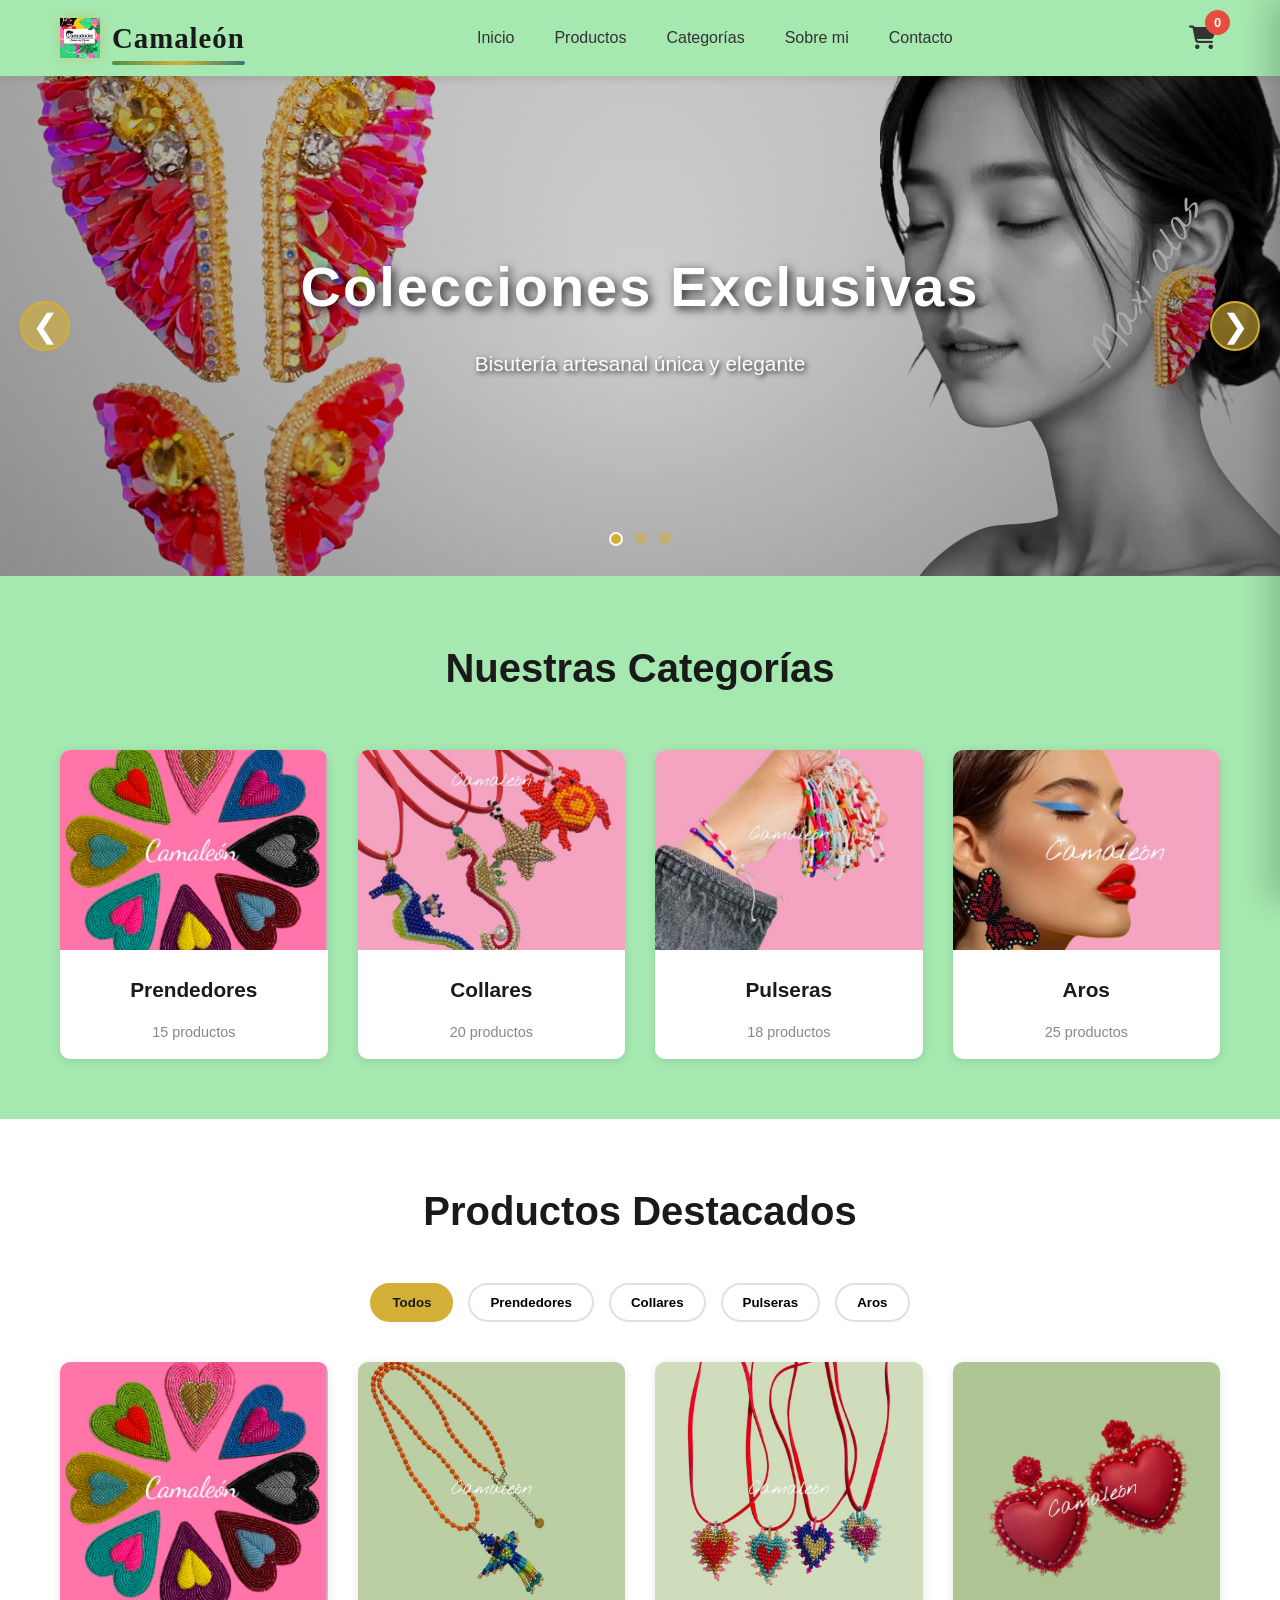
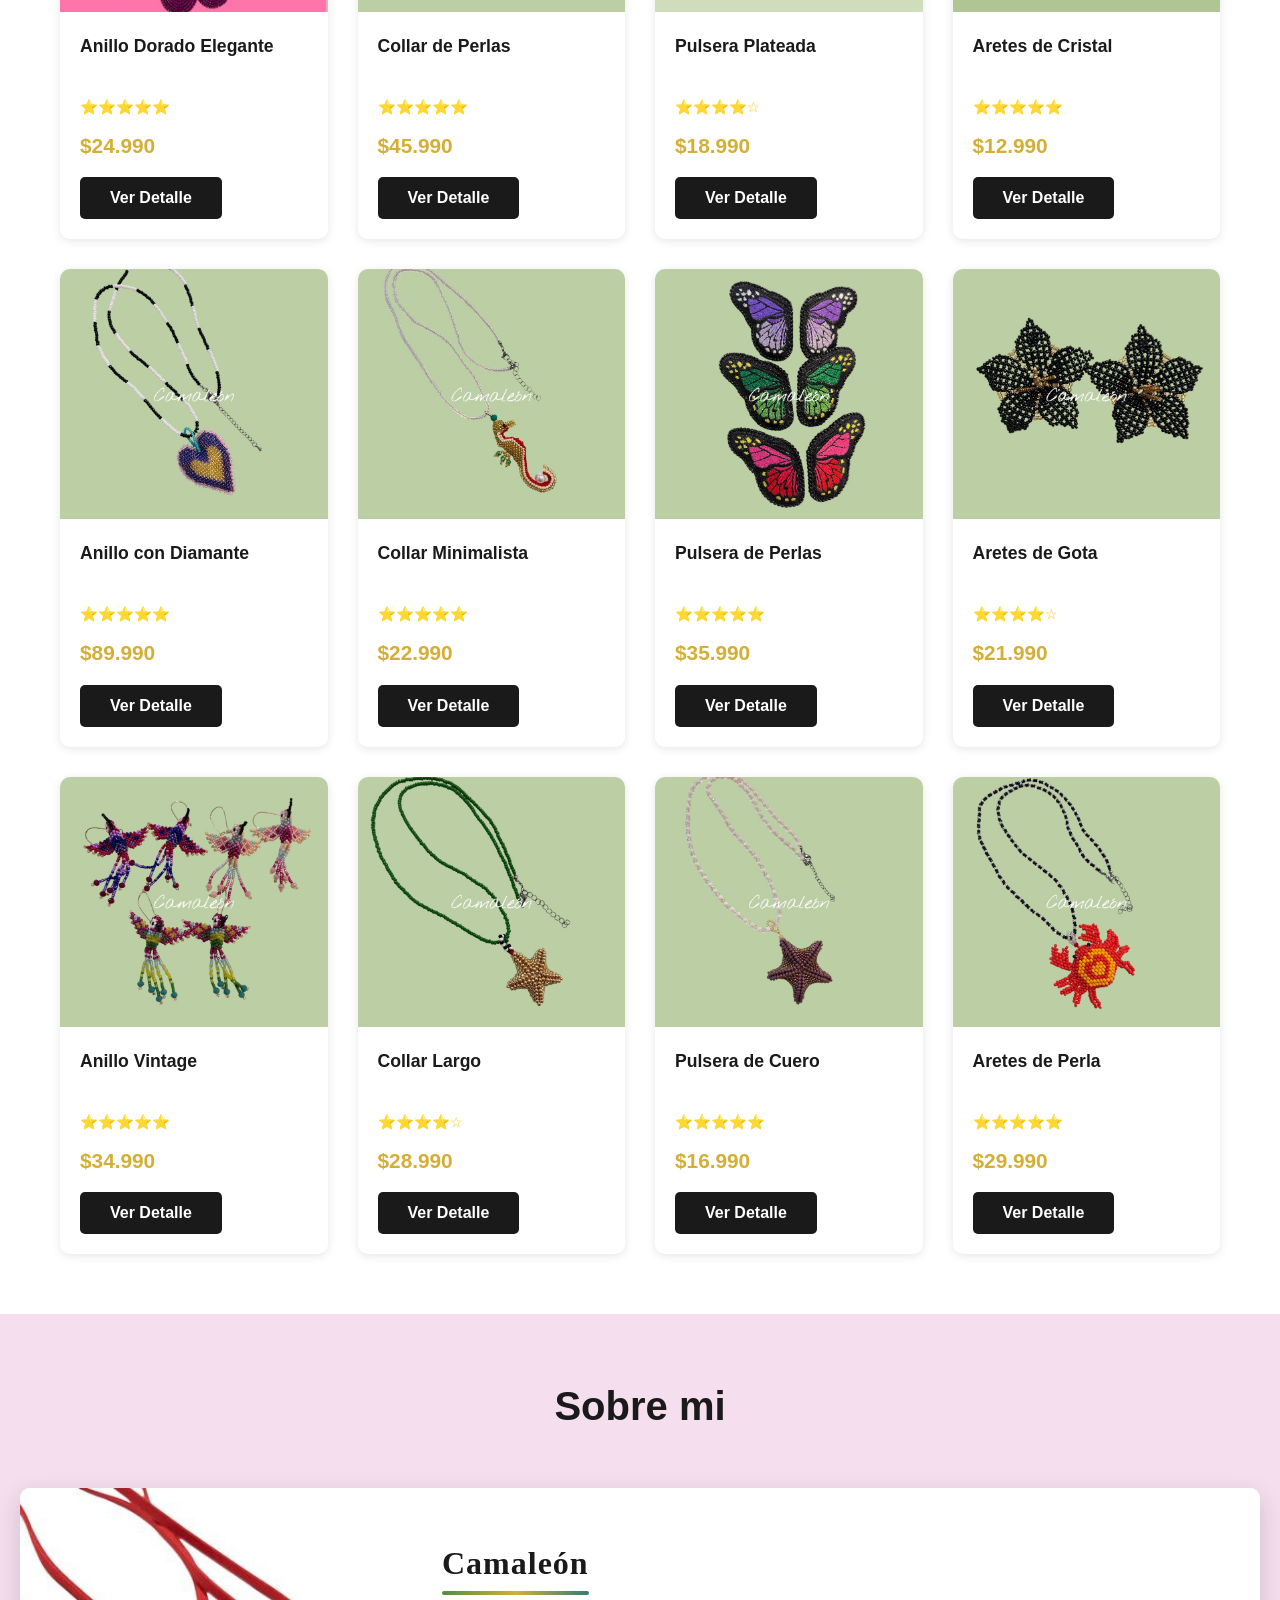
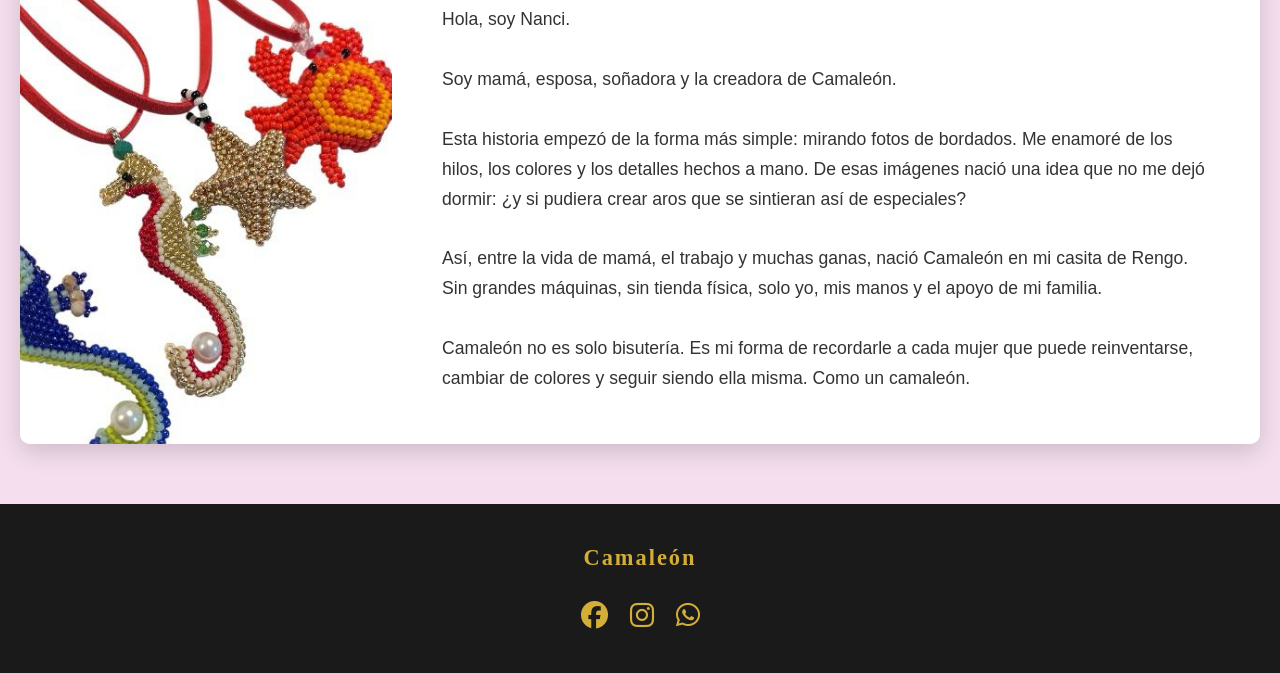
==== commit a6862365: "ajuste en la cabecera de la pagina" ====
--- a/index.html
+++ b/index.html
@@ -10,15 +10,6 @@
 <body>
     <!-- HEADER -->
     <header class="header">
-        <div class="header-top">
-            <div class="container">
-                <div class="header-info">
-                    <span><i class="fas fa-phone"></i> +569 6246 5634</span>
-                    <span><i class="fas fa-envelope"></i> hormazabalnanci@gmail.com</span>
-                </div>
-            </div>
-        </div>
-
         <!-- NAVBAR -->
         <nav class="navbar">
             <div class="container">
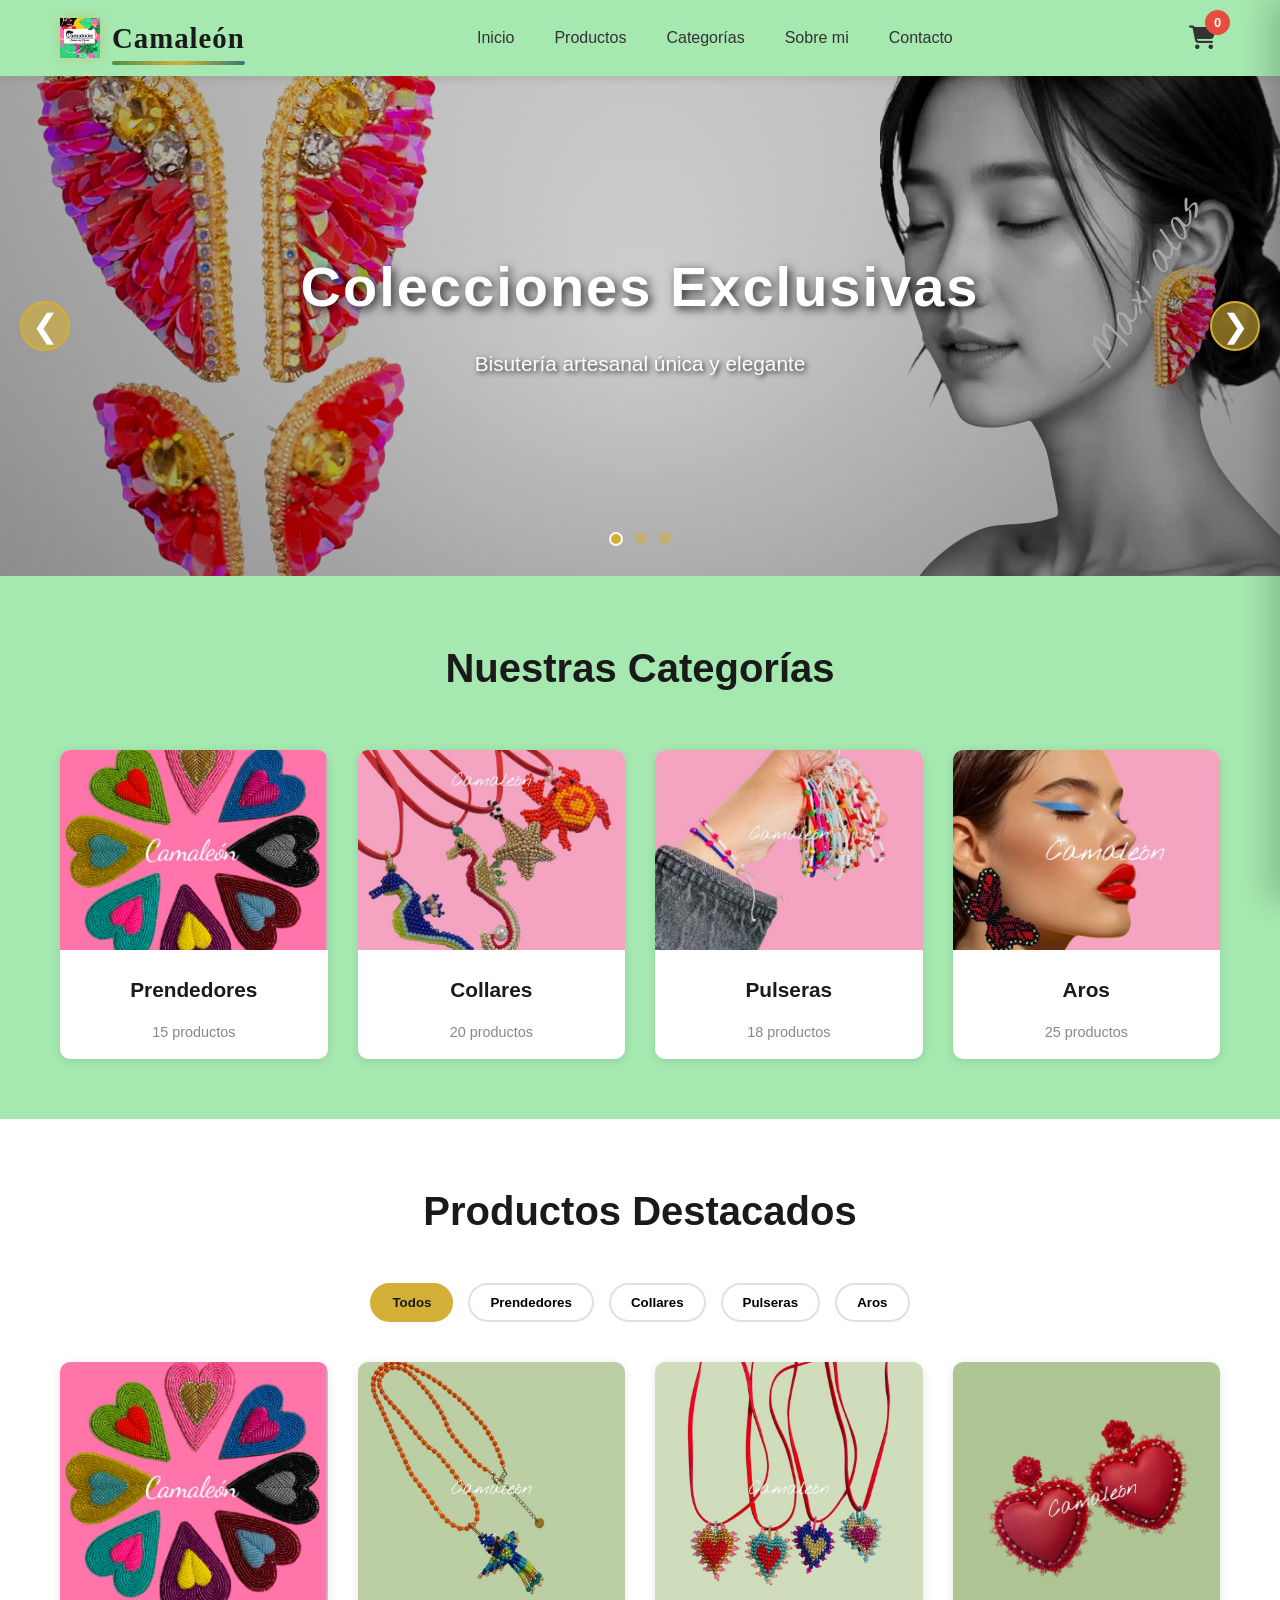
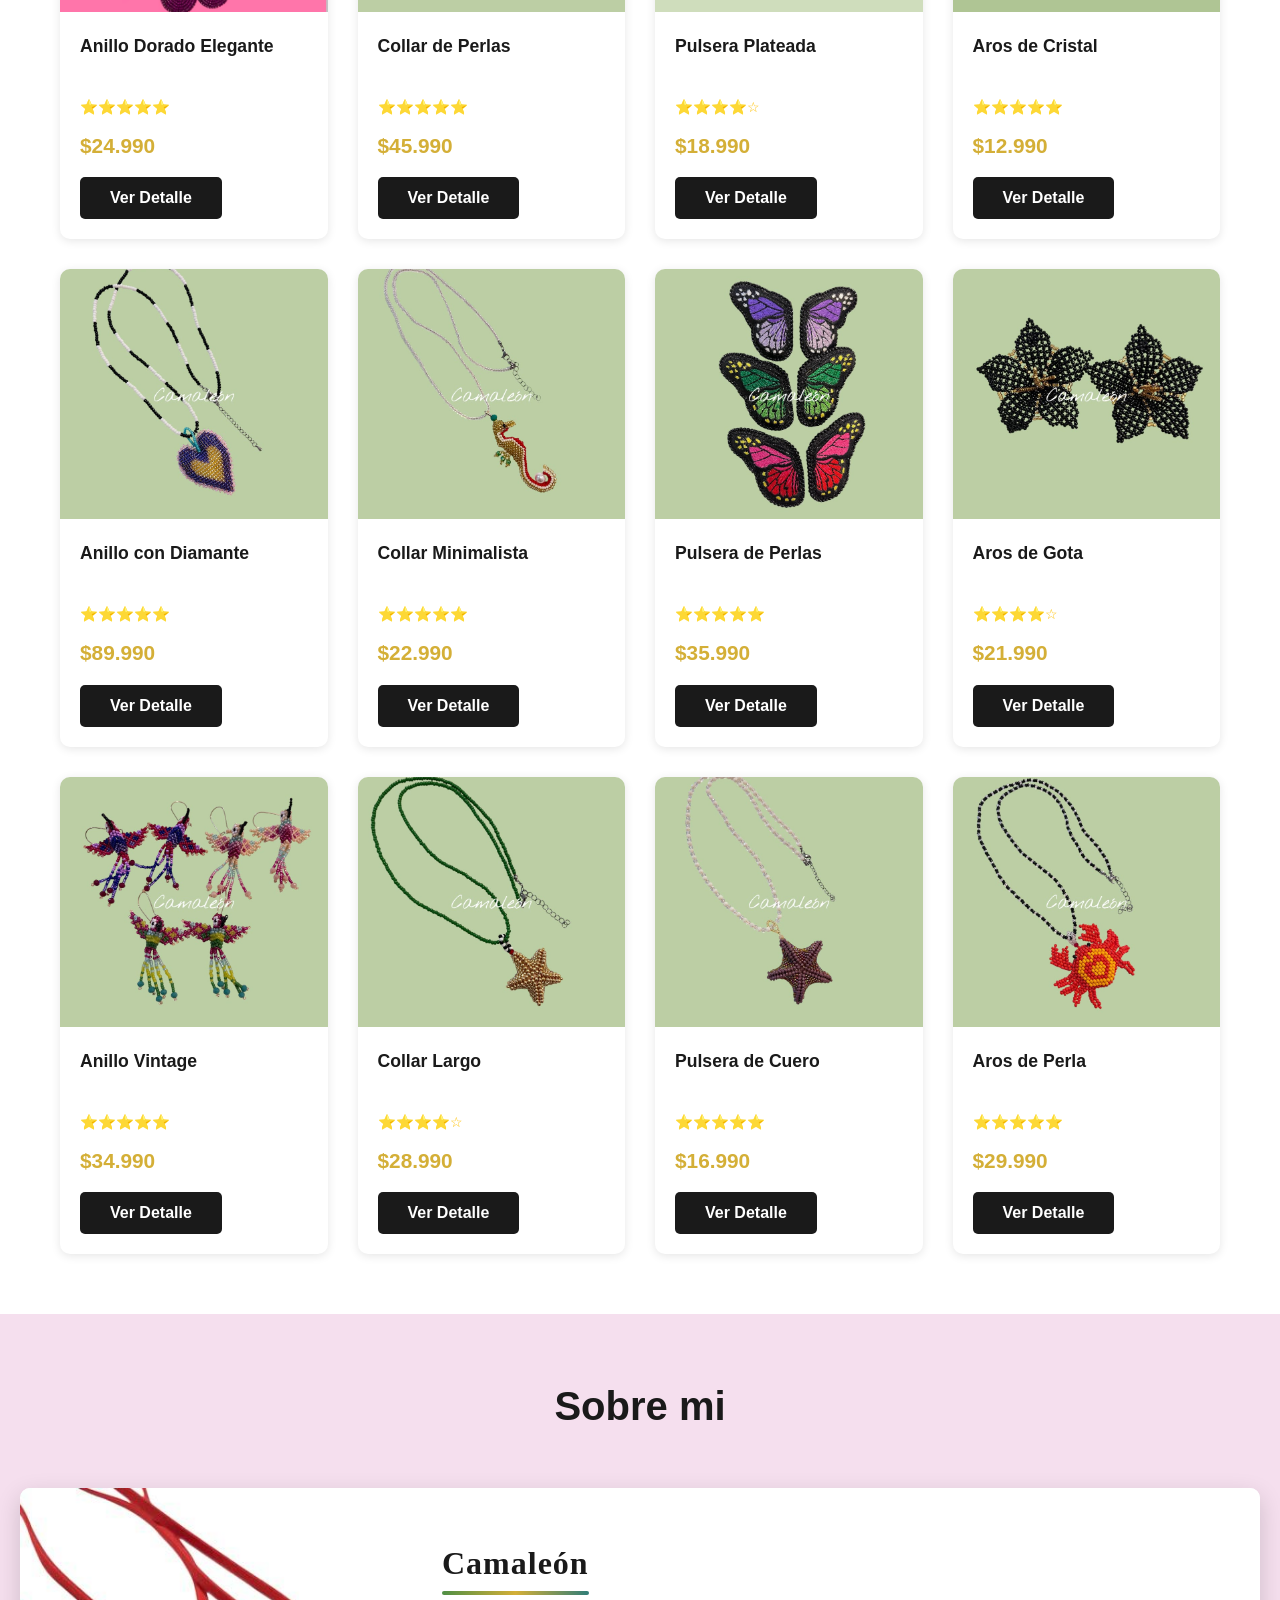
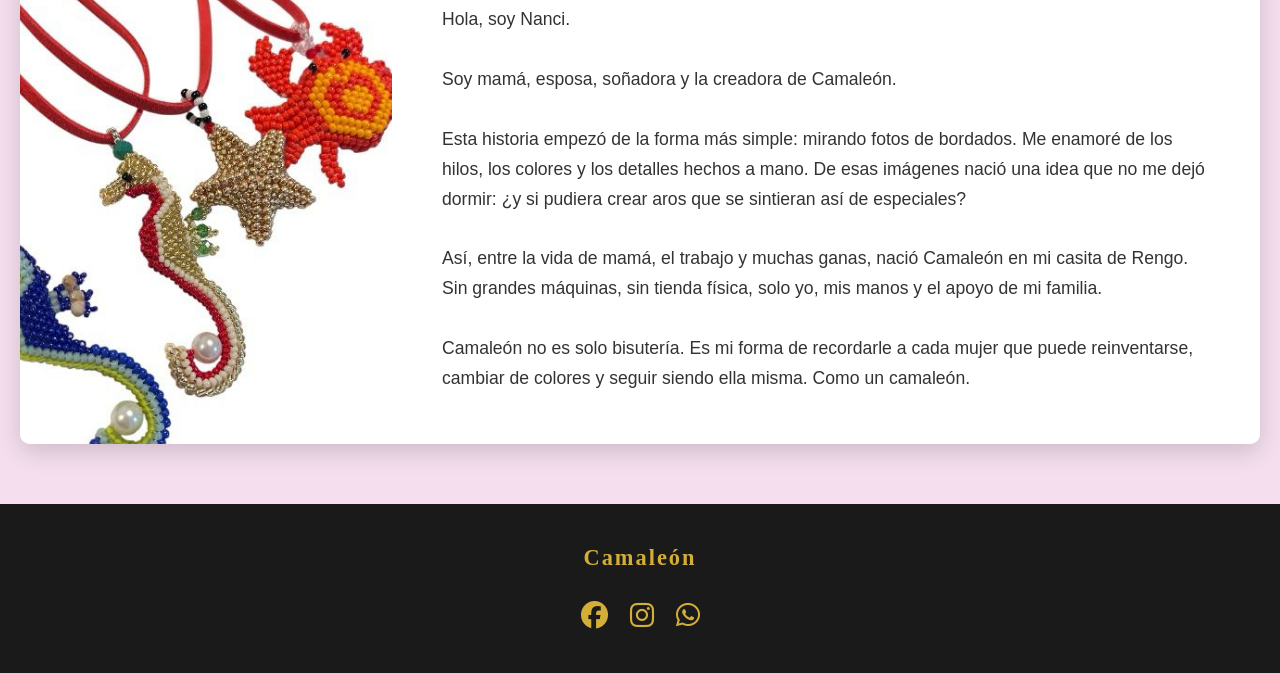
==== commit d25b4402: "se realiza cambio en el nombre, de aretes a aros!" ====
--- a/index.html
+++ b/index.html
@@ -97,7 +97,7 @@
                     <p>18 productos</p>
                 </div>
                 <div class="categoria-card" data-categoria="aretes">
-                    <img src="images/FondoAros.jpeg" alt="Aretes" data-content="categoria-aretes">
+                    <img src="images/FondoAros.jpeg" alt="Aros" data-content="categoria-aretes">
                     <h3>Aros</h3>
                     <p>25 productos</p>
                 </div>
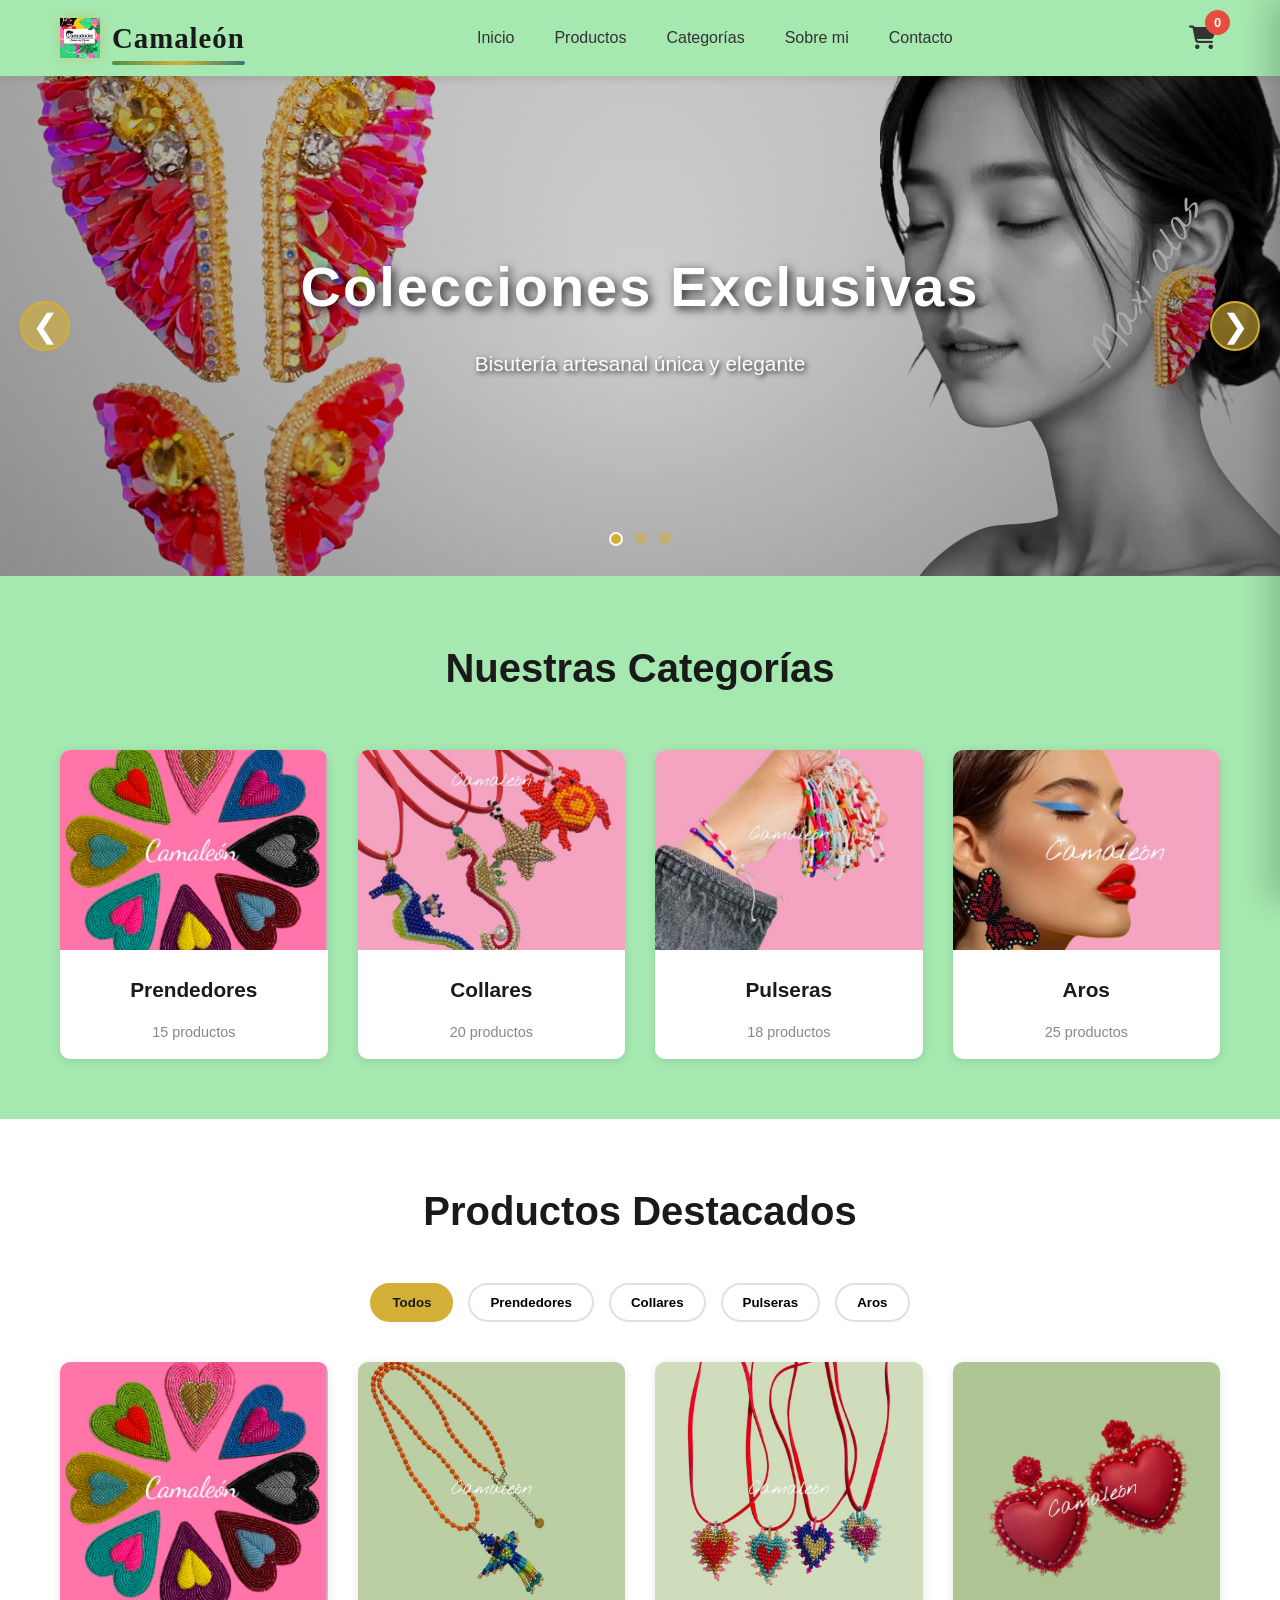
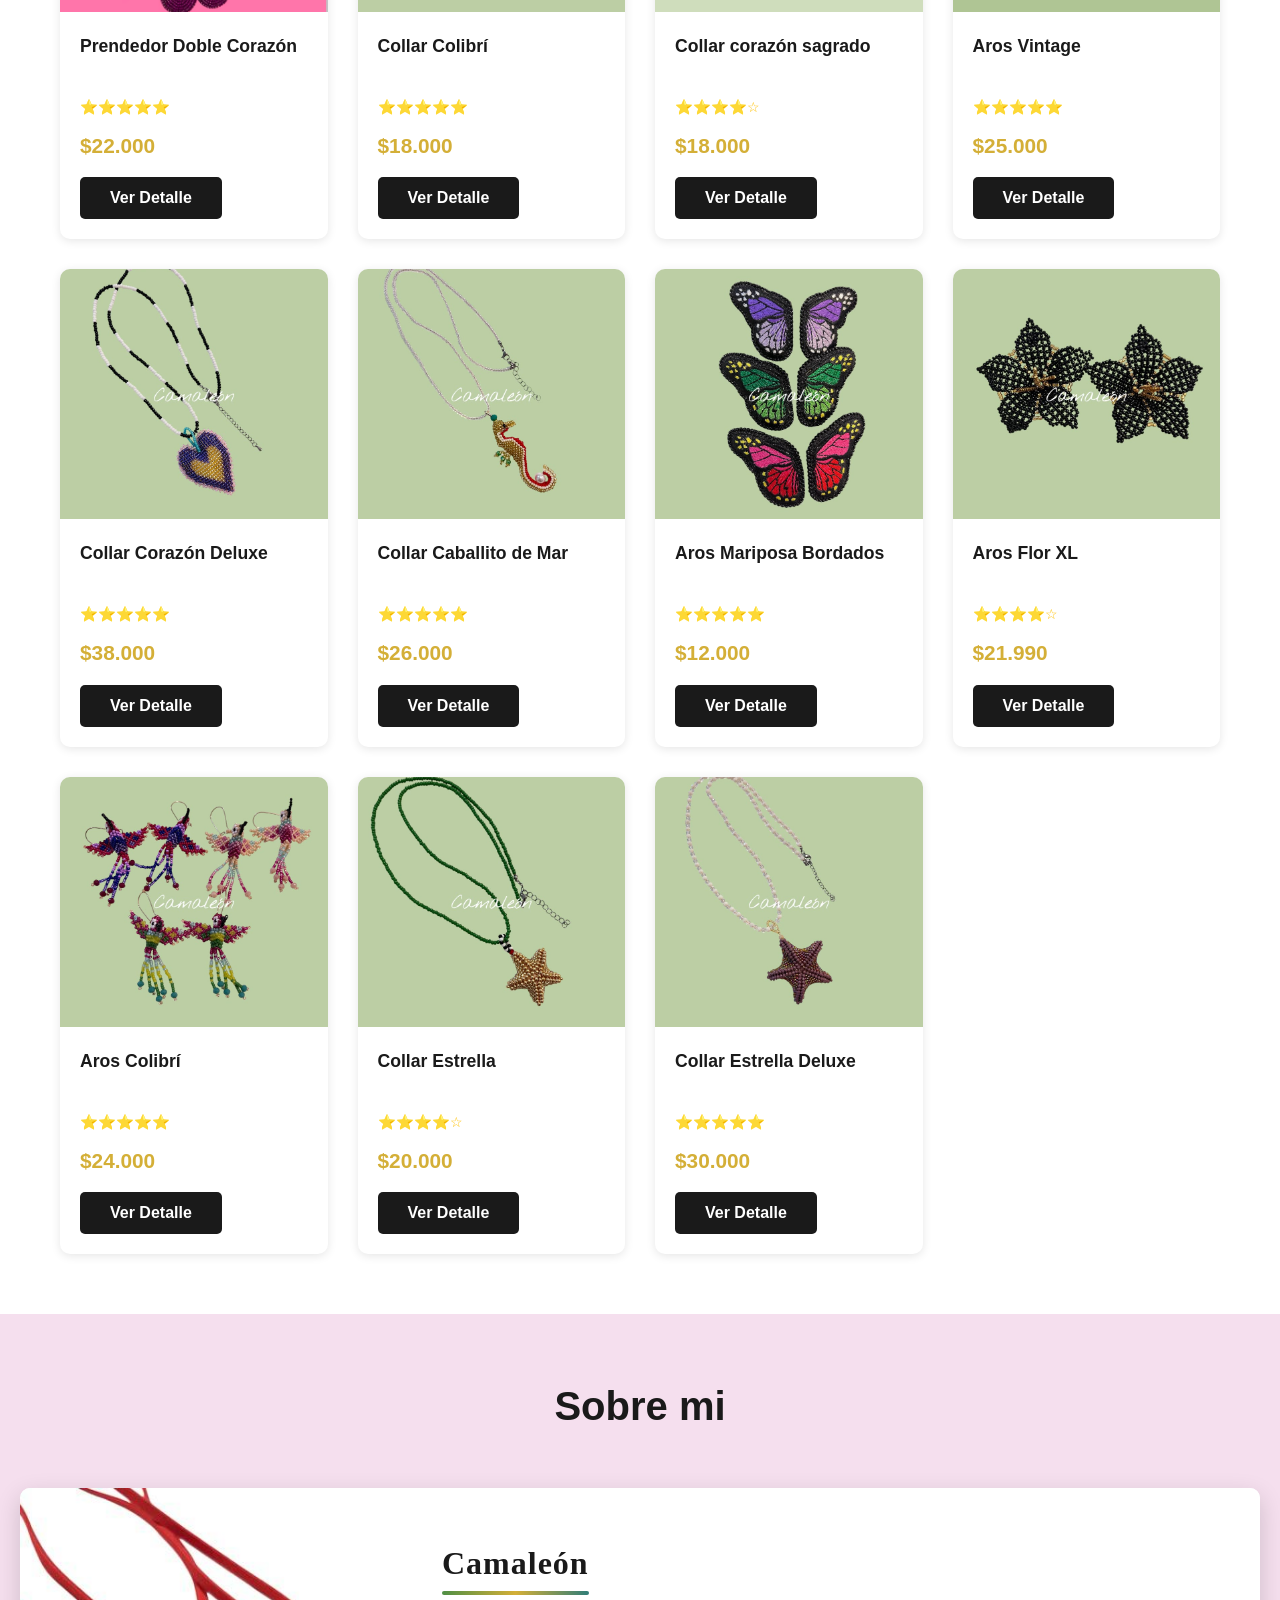
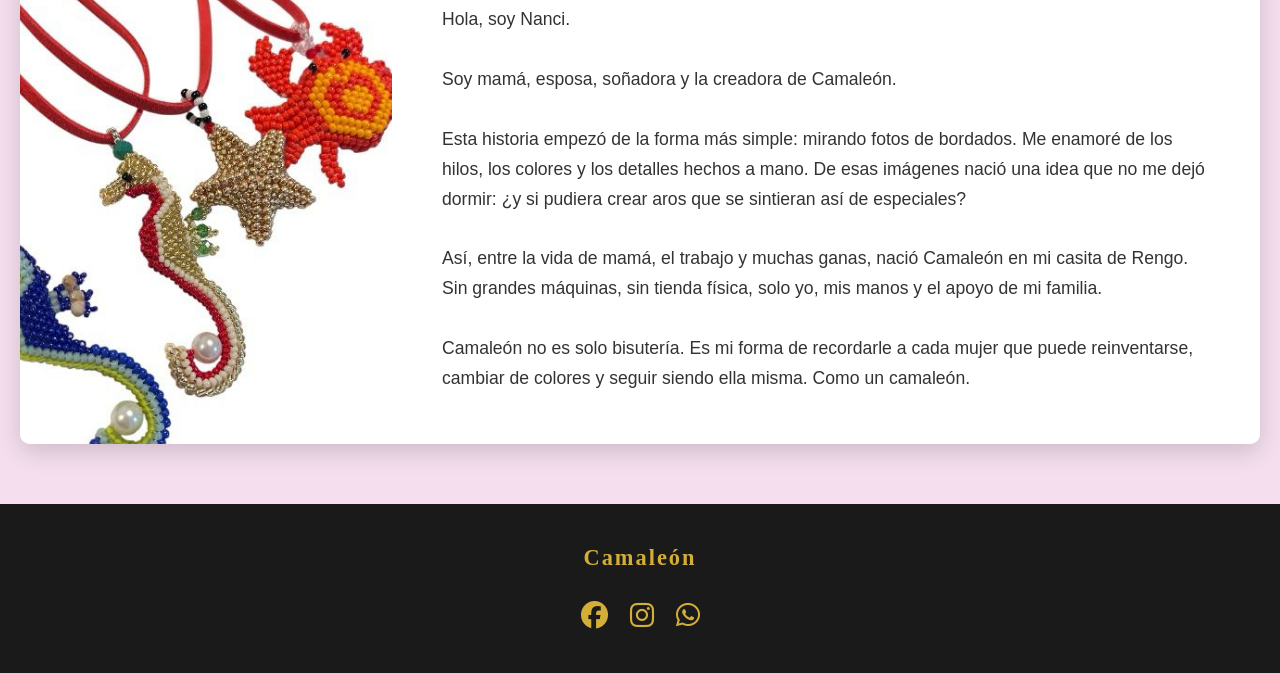
==== commit 766b8b87: "Ajuste de la pagina y actualizción de los productos y sus descripciones." ====
--- a/index.html
+++ b/index.html
@@ -81,8 +81,8 @@
         <div class="container">
             <h2>Nuestras Categorías</h2>
             <div class="categorias-grid">
-                <div class="categoria-card" data-categoria="anillos">
-                    <img src="images/DobleCorazon.jpeg" alt="Anillos" data-content="categoria-anillos">
+                <div class="categoria-card" data-categoria="prendedores">
+                    <img src="images/DobleCorazon.jpeg" alt="Prendedores" data-content="categoria-prendedores">
                     <h3>Prendedores</h3>
                     <p>15 productos</p>
                 </div>
@@ -112,7 +112,7 @@
             
             <div class="filtros">
                 <button class="filtro-btn active" data-filtro="todos">Todos</button>
-                <button class="filtro-btn" data-filtro="anillos">Prendedores</button>
+                <button class="filtro-btn" data-filtro="prendedores">Prendedores</button>
                 <button class="filtro-btn" data-filtro="collares">Collares</button>
                 <button class="filtro-btn" data-filtro="pulseras">Pulseras</button>
                 <button class="filtro-btn" data-filtro="aretes">Aros</button>
--- a/style.css
+++ b/style.css
@@ -1197,396 +1197,6 @@
 
 .clear-cart {
     width: 100%;
-}
-
-/* ADMIN */
-.admin-page {
-    background: var(--light-bg);
-    min-height: 100vh;
-}
-
-.admin-main {
-    padding: 40px 20px 70px;
-}
-
-.admin-login {
-    align-items: center;
-    display: flex;
-    justify-content: center;
-    min-height: calc(100vh - 138px);
-    padding: 40px 20px;
-}
-
-.login-card {
-    background: white;
-    border: 1px solid var(--border-color);
-    border-radius: 8px;
-    box-shadow: 0 12px 32px rgba(0, 0, 0, 0.12);
-    max-width: 420px;
-    padding: 28px;
-    width: 100%;
-}
-
-.login-card-header {
-    align-items: center;
-    display: flex;
-    gap: 12px;
-    margin-bottom: 22px;
-}
-
-.login-card-header i {
-    align-items: center;
-    background: var(--primary-color);
-    border-radius: 8px;
-    color: var(--secondary-color);
-    display: flex;
-    height: 42px;
-    justify-content: center;
-    width: 42px;
-}
-
-.login-card-header h2 {
-    color: var(--secondary-color);
-    font-size: 1.45rem;
-}
-
-.password-field {
-    position: relative;
-}
-
-.password-field input {
-    padding-right: 48px;
-}
-
-.password-toggle {
-    align-items: center;
-    background: none;
-    border: 0;
-    color: #666;
-    cursor: pointer;
-    display: flex;
-    height: 100%;
-    justify-content: center;
-    position: absolute;
-    right: 0;
-    top: 0;
-    width: 44px;
-}
-
-.password-toggle:hover {
-    color: var(--secondary-color);
-}
-
-.login-error {
-    color: var(--accent-color);
-    font-size: 0.9rem;
-    min-height: 1.3em;
-}
-
-.admin-logout {
-    align-items: center;
-    background: transparent;
-    border: 0;
-    color: white;
-    cursor: pointer;
-    display: flex;
-    font: inherit;
-    gap: 8px;
-}
-
-.admin-logout:hover {
-    color: var(--primary-color);
-}
-
-.admin-title {
-    margin-bottom: 28px;
-}
-
-.admin-title h2 {
-    color: var(--secondary-color);
-    font-size: 2.2rem;
-    margin-bottom: 8px;
-}
-
-.admin-title p {
-    color: #666;
-}
-
-.admin-layout {
-    display: grid;
-    grid-template-columns: 320px 1fr;
-    gap: 24px;
-    align-items: start;
-}
-
-.admin-panel,
-.admin-preview {
-    background: white;
-    border: 1px solid var(--border-color);
-    border-radius: 8px;
-    box-shadow: 0 2px 12px rgba(0, 0, 0, 0.06);
-}
-
-.admin-panel {
-    padding: 22px;
-}
-
-.admin-preview {
-    overflow: hidden;
-}
-
-.admin-tabs {
-    display: flex;
-    gap: 8px;
-    flex-wrap: wrap;
-    margin-bottom: 20px;
-}
-
-.admin-tab {
-    border: 1px solid var(--border-color);
-    background: white;
-    border-radius: 6px;
-    cursor: pointer;
-    padding: 9px 12px;
-    font-weight: 700;
-}
-
-.admin-tab.active,
-.admin-tab:hover {
-    background: var(--primary-color);
-    border-color: var(--primary-color);
-    color: var(--secondary-color);
-}
-
-.admin-section {
-    display: none;
-}
-
-.admin-section.active {
-    display: block;
-}
-
-.admin-form {
-    display: grid;
-    gap: 14px;
-}
-
-.admin-edit-status {
-    align-items: center;
-    background: var(--light-bg);
-    border: 1px solid var(--border-color);
-    border-radius: 8px;
-    color: var(--secondary-color);
-    display: flex;
-    font-weight: 800;
-    gap: 10px;
-    margin-bottom: 16px;
-    padding: 12px 14px;
-}
-
-.admin-edit-status i {
-    color: var(--primary-color);
-}
-
-.admin-field {
-    display: grid;
-    gap: 6px;
-}
-
-.admin-field label {
-    color: var(--secondary-color);
-    font-weight: 700;
-    font-size: 0.92rem;
-}
-
-.admin-field input,
-.admin-field select,
-.admin-field textarea {
-    border: 1px solid var(--border-color);
-    border-radius: 6px;
-    color: var(--text-color);
-    font: inherit;
-    padding: 10px 12px;
-    width: 100%;
-}
-
-.admin-field textarea {
-    min-height: 110px;
-    resize: vertical;
-}
-
-.admin-actions {
-    display: flex;
-    gap: 10px;
-    flex-wrap: wrap;
-    margin-top: 6px;
-}
-
-.admin-list {
-    border-top: 1px solid var(--border-color);
-    margin-top: 20px;
-    padding-top: 16px;
-}
-
-.admin-list h3 {
-    font-size: 1rem;
-    margin-bottom: 12px;
-}
-
-.admin-product {
-    display: grid;
-    grid-template-columns: 56px 1fr auto;
-    gap: 10px;
-    align-items: center;
-    border: 1px solid var(--border-color);
-    border-radius: 8px;
-    padding: 8px;
-    margin-bottom: 10px;
-}
-
-.admin-product.selected {
-    border-color: var(--primary-color);
-    box-shadow: 0 0 0 2px rgba(212, 175, 55, 0.2);
-}
-
-.admin-product img {
-    width: 56px;
-    height: 56px;
-    object-fit: cover;
-    border-radius: 6px;
-}
-
-.admin-product strong,
-.admin-product span {
-    display: block;
-}
-
-.admin-product span {
-    color: #777;
-    font-size: 0.85rem;
-}
-
-.admin-product-actions {
-    display: flex;
-    gap: 6px;
-}
-
-.icon-button {
-    align-items: center;
-    background: var(--secondary-color);
-    border: 0;
-    border-radius: 6px;
-    color: white;
-    cursor: pointer;
-    display: inline-flex;
-    height: 36px;
-    justify-content: center;
-    width: 36px;
-}
-
-.icon-button:hover {
-    background: #333;
-}
-
-.admin-preview-header {
-    align-items: center;
-    border-bottom: 1px solid var(--border-color);
-    display: flex;
-    gap: 12px;
-    justify-content: space-between;
-    padding: 16px 18px;
-}
-
-.admin-preview-header h3 {
-    color: var(--secondary-color);
-}
-
-.admin-preview-header p {
-    color: #777;
-    font-size: 0.9rem;
-    margin-top: 2px;
-}
-
-.admin-preview-grid {
-    display: grid;
-    grid-template-columns: repeat(auto-fill, minmax(190px, 1fr));
-    gap: 18px;
-    padding: 18px;
-}
-
-.admin-preview-card {
-    background: white;
-    border: 1px solid var(--border-color);
-    border-radius: 8px;
-    cursor: pointer;
-    overflow: hidden;
-    position: relative;
-    transition: border-color 0.2s ease, box-shadow 0.2s ease, transform 0.2s ease;
-}
-
-.admin-preview-card:hover,
-.admin-preview-card:focus {
-    border-color: var(--primary-color);
-    box-shadow: 0 10px 24px rgba(0, 0, 0, 0.12);
-    outline: none;
-    transform: translateY(-3px);
-}
-
-.admin-preview-card.selected {
-    border-color: var(--primary-color);
-    box-shadow: 0 0 0 3px rgba(212, 175, 55, 0.26), 0 10px 24px rgba(0, 0, 0, 0.12);
-}
-
-.admin-preview-card.selected::after {
-    align-items: center;
-    background: var(--primary-color);
-    border-radius: 999px;
-    color: var(--secondary-color);
-    content: "\f00c";
-    display: flex;
-    font-family: "Font Awesome 6 Free";
-    font-size: 0.85rem;
-    font-weight: 900;
-    height: 28px;
-    justify-content: center;
-    position: absolute;
-    right: 10px;
-    top: 10px;
-    width: 28px;
-}
-
-.admin-preview-card img {
-    width: 100%;
-    height: 170px;
-    object-fit: cover;
-}
-
-.admin-preview-card div {
-    padding: 12px;
-}
-
-.admin-preview-card strong,
-.admin-preview-card span,
-.admin-preview-card small {
-    display: block;
-}
-
-.admin-preview-card span {
-    color: var(--primary-color);
-    font-weight: 800;
-    margin-top: 6px;
-}
-
-.admin-preview-card small {
-    color: #777;
-    font-size: 0.82rem;
-    margin-top: 4px;
-}
-
-.admin-note {
-    color: #666;
-    font-size: 0.9rem;
-    margin-top: 12px;
 }
 
 /* RESPONSIVE */
@@ -1731,13 +1341,6 @@
         width: min(100%, 390px);
     }
 
-    .admin-layout {
-        grid-template-columns: 1fr;
-    }
-
-    .admin-title h2 {
-        font-size: 1.8rem;
-    }
 }
 
 @media (max-width: 480px) {
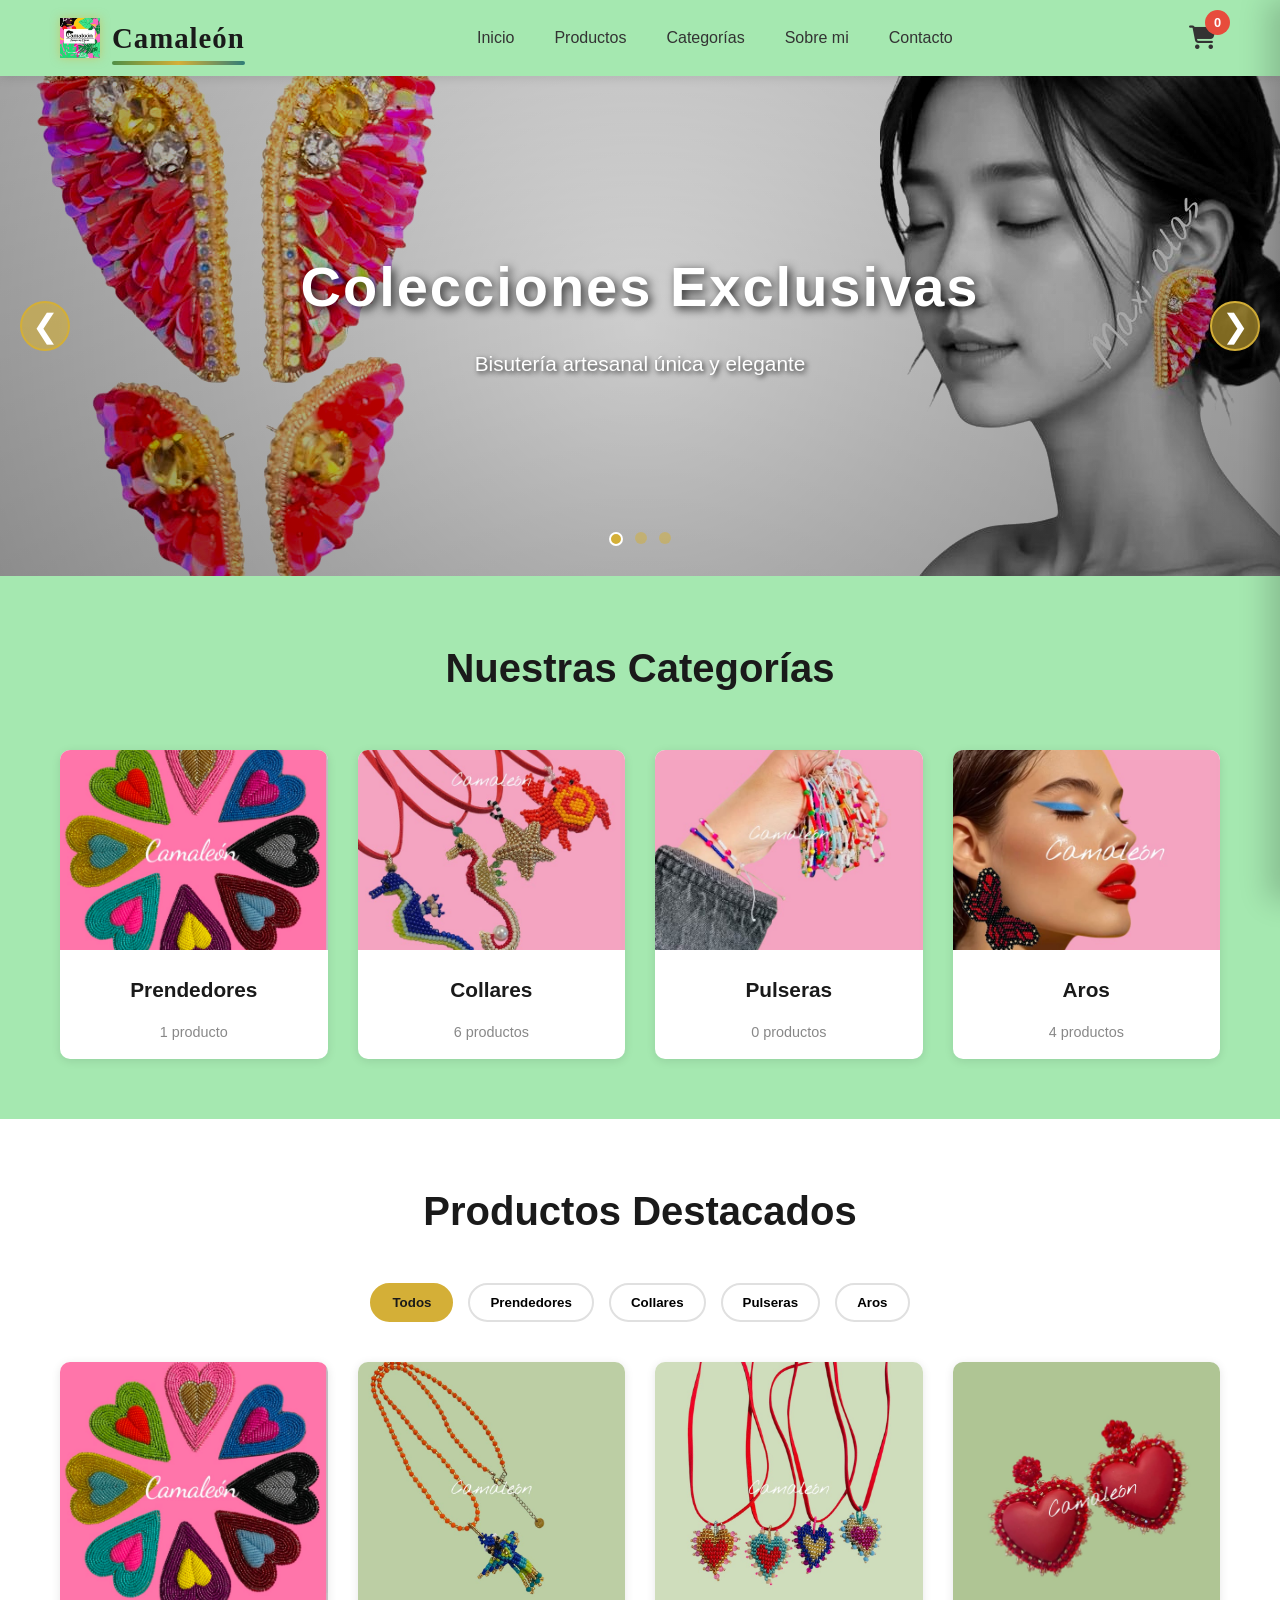
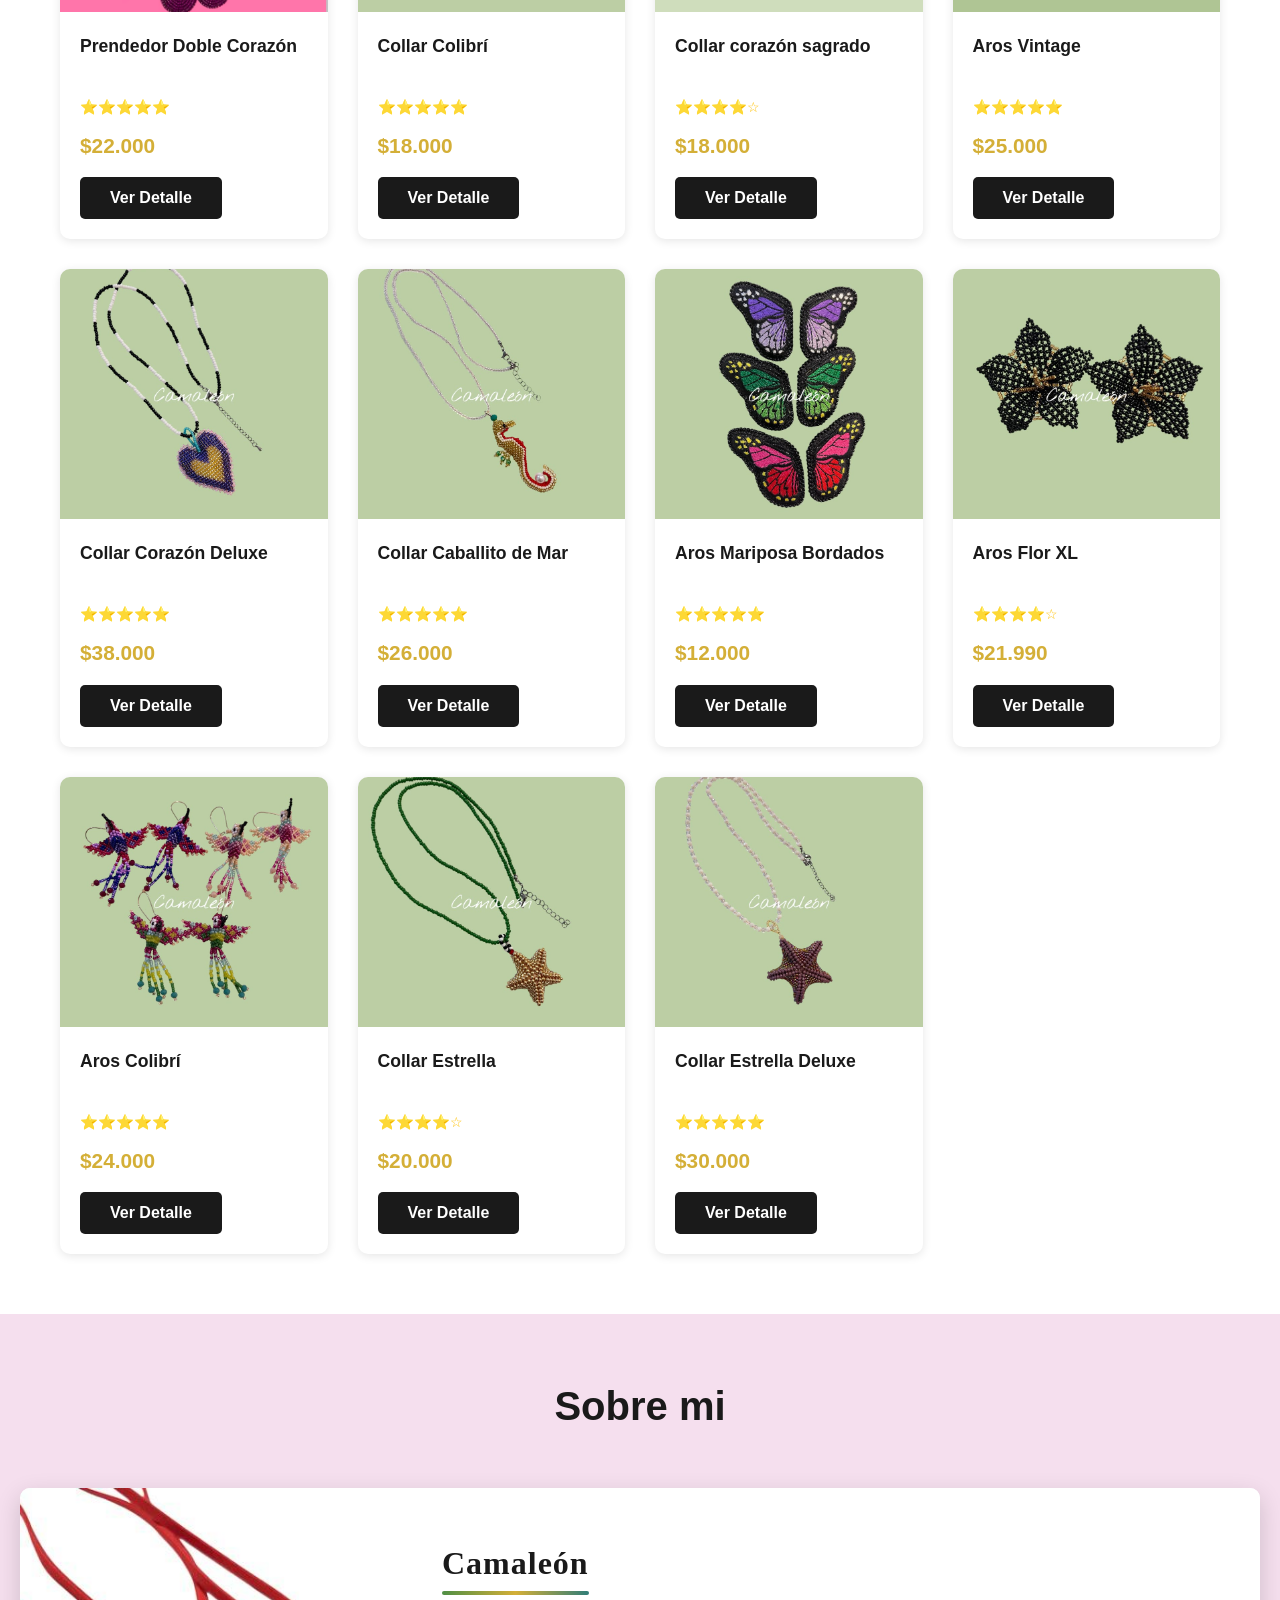
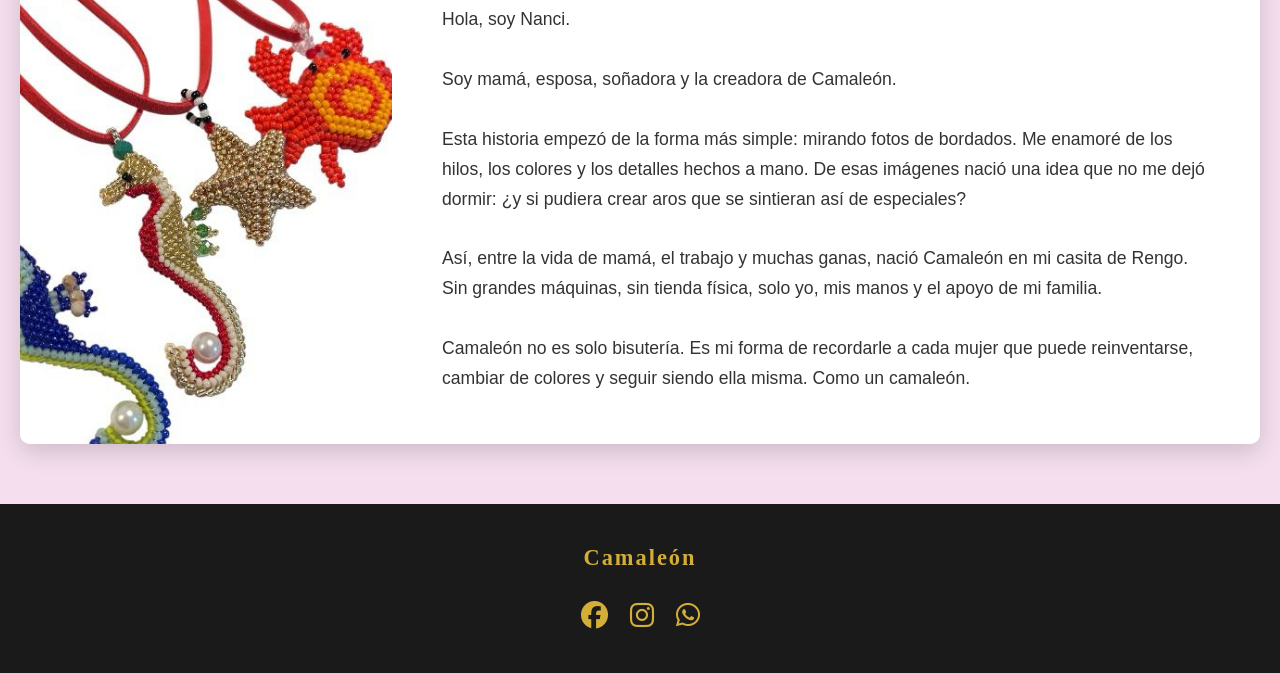
==== commit 849ca5ca: "ajuste en el total de productos para que muestre lo que hay por categoria." ====
--- a/index.html
+++ b/index.html
@@ -84,22 +84,22 @@
                 <div class="categoria-card" data-categoria="prendedores">
                     <img src="images/DobleCorazon.jpeg" alt="Prendedores" data-content="categoria-prendedores">
                     <h3>Prendedores</h3>
-                    <p>15 productos</p>
+                    <p data-category-count="prendedores">0 productos</p>
                 </div>
                 <div class="categoria-card" data-categoria="collares">
                     <img src="images/FondoCollares.jpeg" alt="Collares" data-content="categoria-collares">
                     <h3>Collares</h3>
-                    <p>20 productos</p>
+                    <p data-category-count="collares">0 productos</p>
                 </div>
                 <div class="categoria-card" data-categoria="pulseras">
                     <img src="images/FondoPulseras.jpeg" alt="Pulseras" data-content="categoria-pulseras">
                     <h3>Pulseras</h3>
-                    <p>18 productos</p>
+                    <p data-category-count="pulseras">0 productos</p>
                 </div>
                 <div class="categoria-card" data-categoria="aretes">
                     <img src="images/FondoAros.jpeg" alt="Aros" data-content="categoria-aretes">
                     <h3>Aros</h3>
-                    <p>25 productos</p>
+                    <p data-category-count="aretes">0 productos</p>
                 </div>
             </div>
         </div>
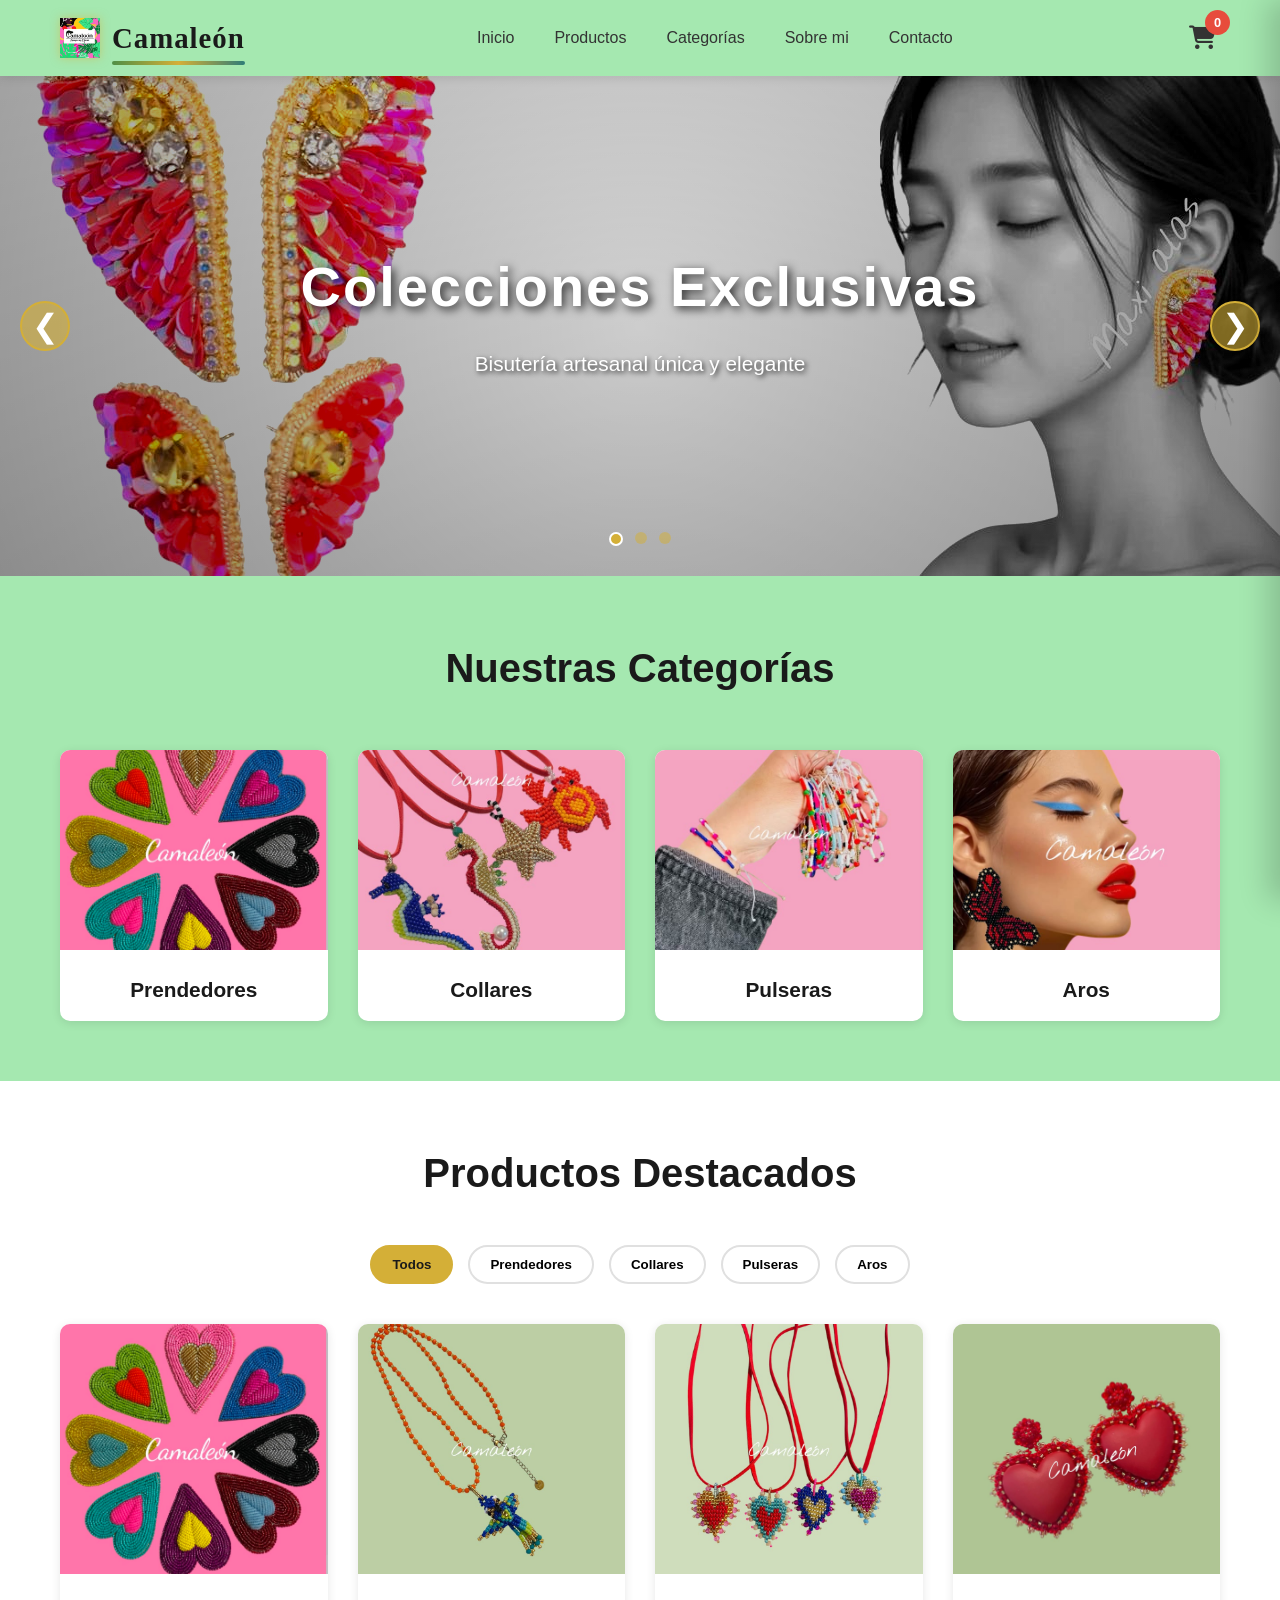
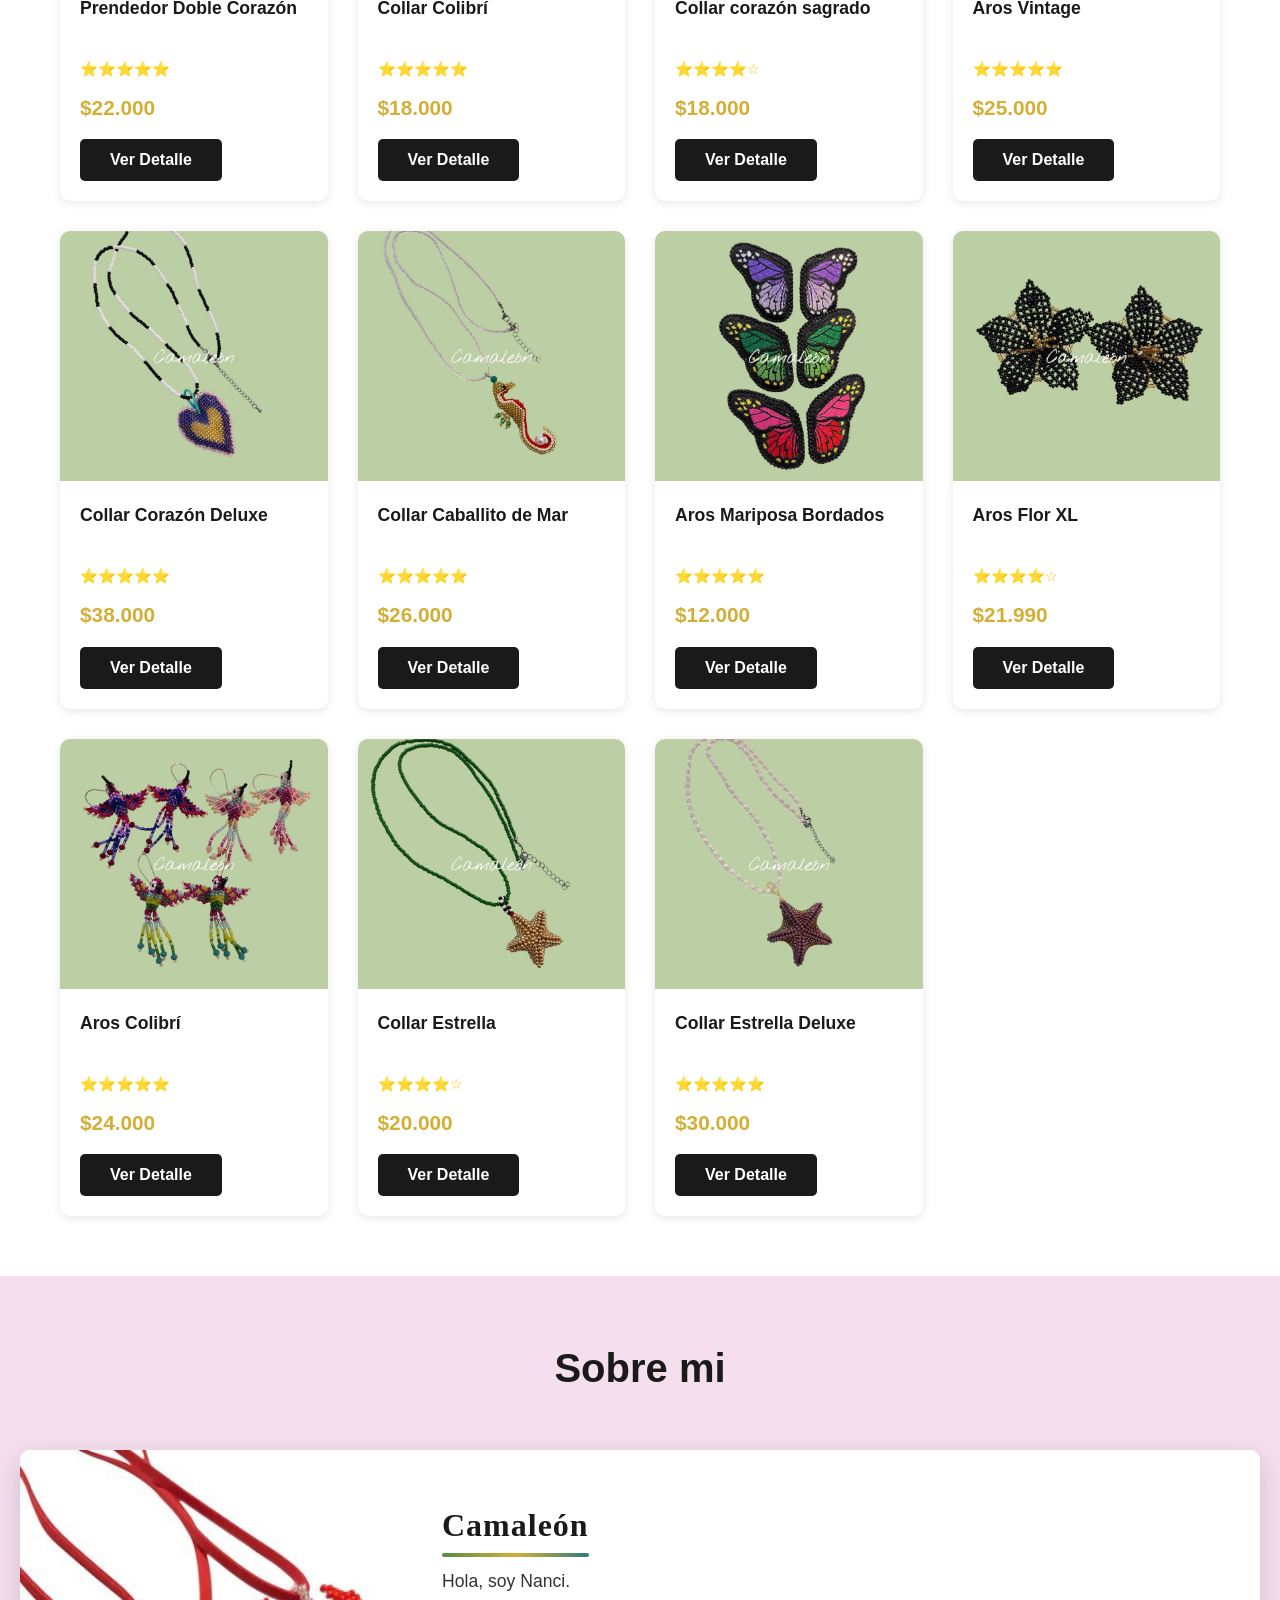
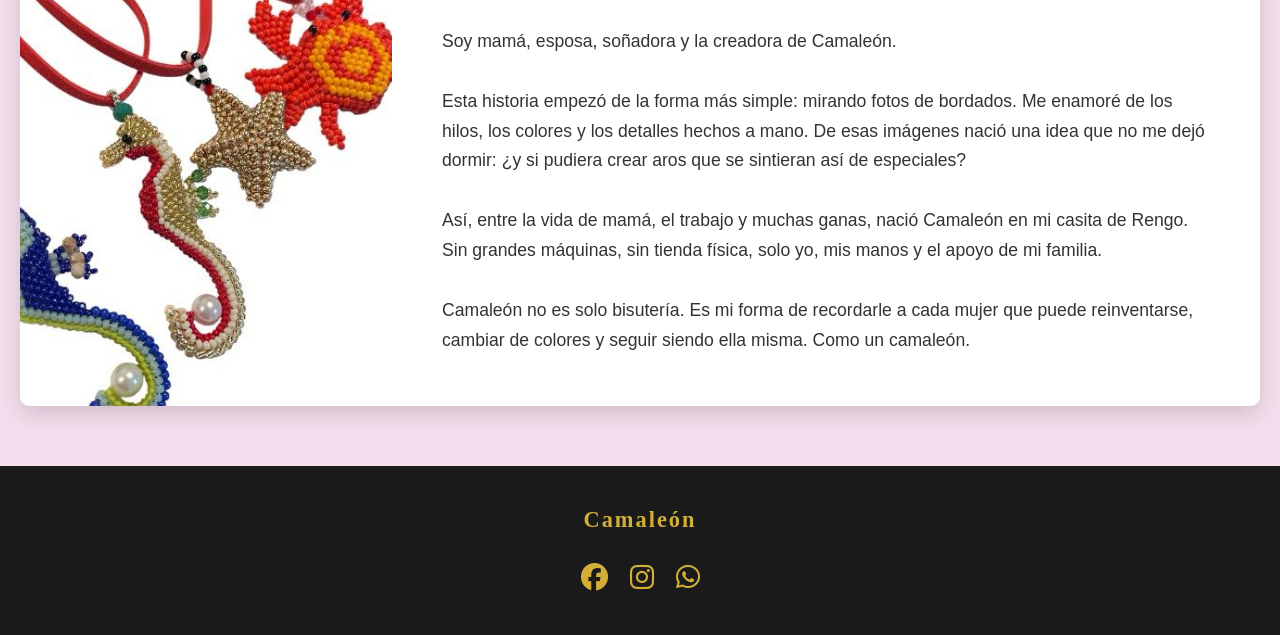
==== commit 803f56ba: "se quita la cantidad de productos." ====
--- a/index.html
+++ b/index.html
@@ -84,22 +84,18 @@
                 <div class="categoria-card" data-categoria="prendedores">
                     <img src="images/DobleCorazon.jpeg" alt="Prendedores" data-content="categoria-prendedores">
                     <h3>Prendedores</h3>
-                    <p data-category-count="prendedores">0 productos</p>
                 </div>
                 <div class="categoria-card" data-categoria="collares">
                     <img src="images/FondoCollares.jpeg" alt="Collares" data-content="categoria-collares">
                     <h3>Collares</h3>
-                    <p data-category-count="collares">0 productos</p>
                 </div>
                 <div class="categoria-card" data-categoria="pulseras">
                     <img src="images/FondoPulseras.jpeg" alt="Pulseras" data-content="categoria-pulseras">
                     <h3>Pulseras</h3>
-                    <p data-category-count="pulseras">0 productos</p>
                 </div>
                 <div class="categoria-card" data-categoria="aretes">
                     <img src="images/FondoAros.jpeg" alt="Aros" data-content="categoria-aretes">
                     <h3>Aros</h3>
-                    <p data-category-count="aretes">0 productos</p>
                 </div>
             </div>
         </div>
